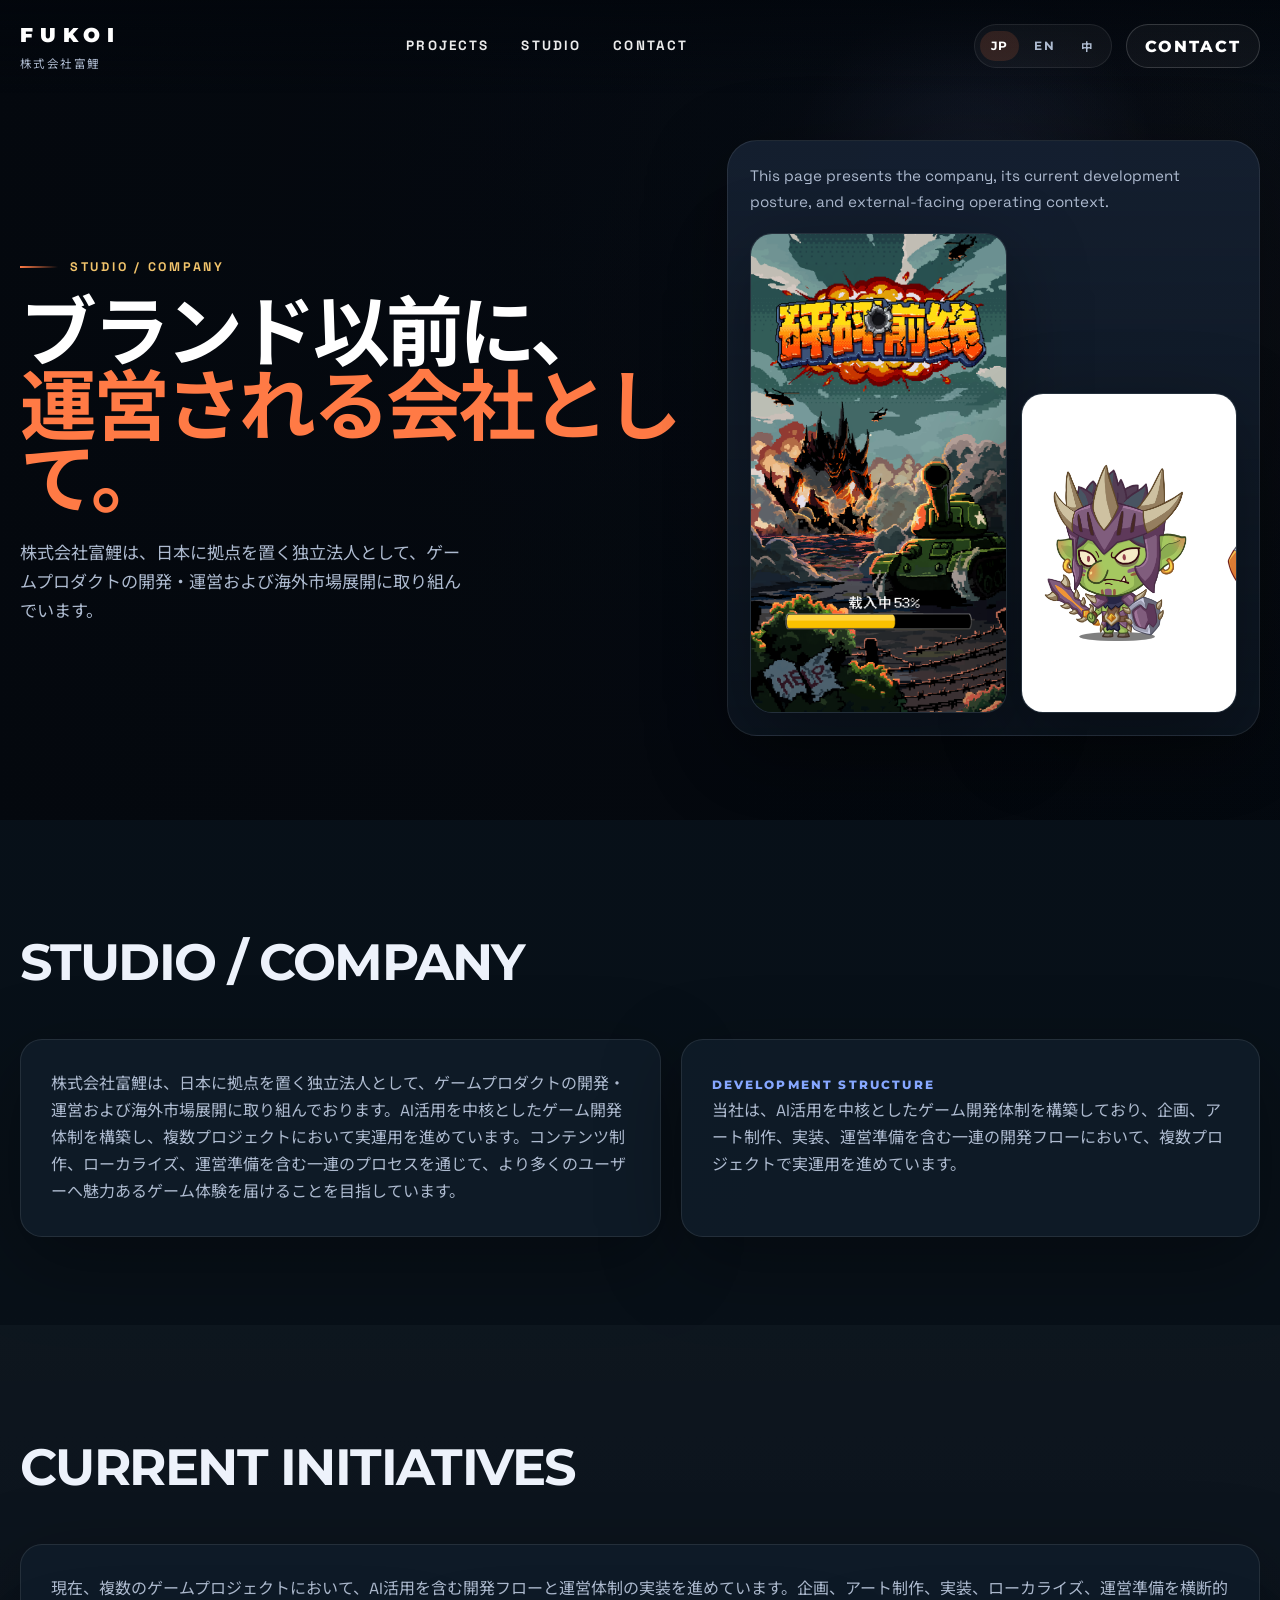
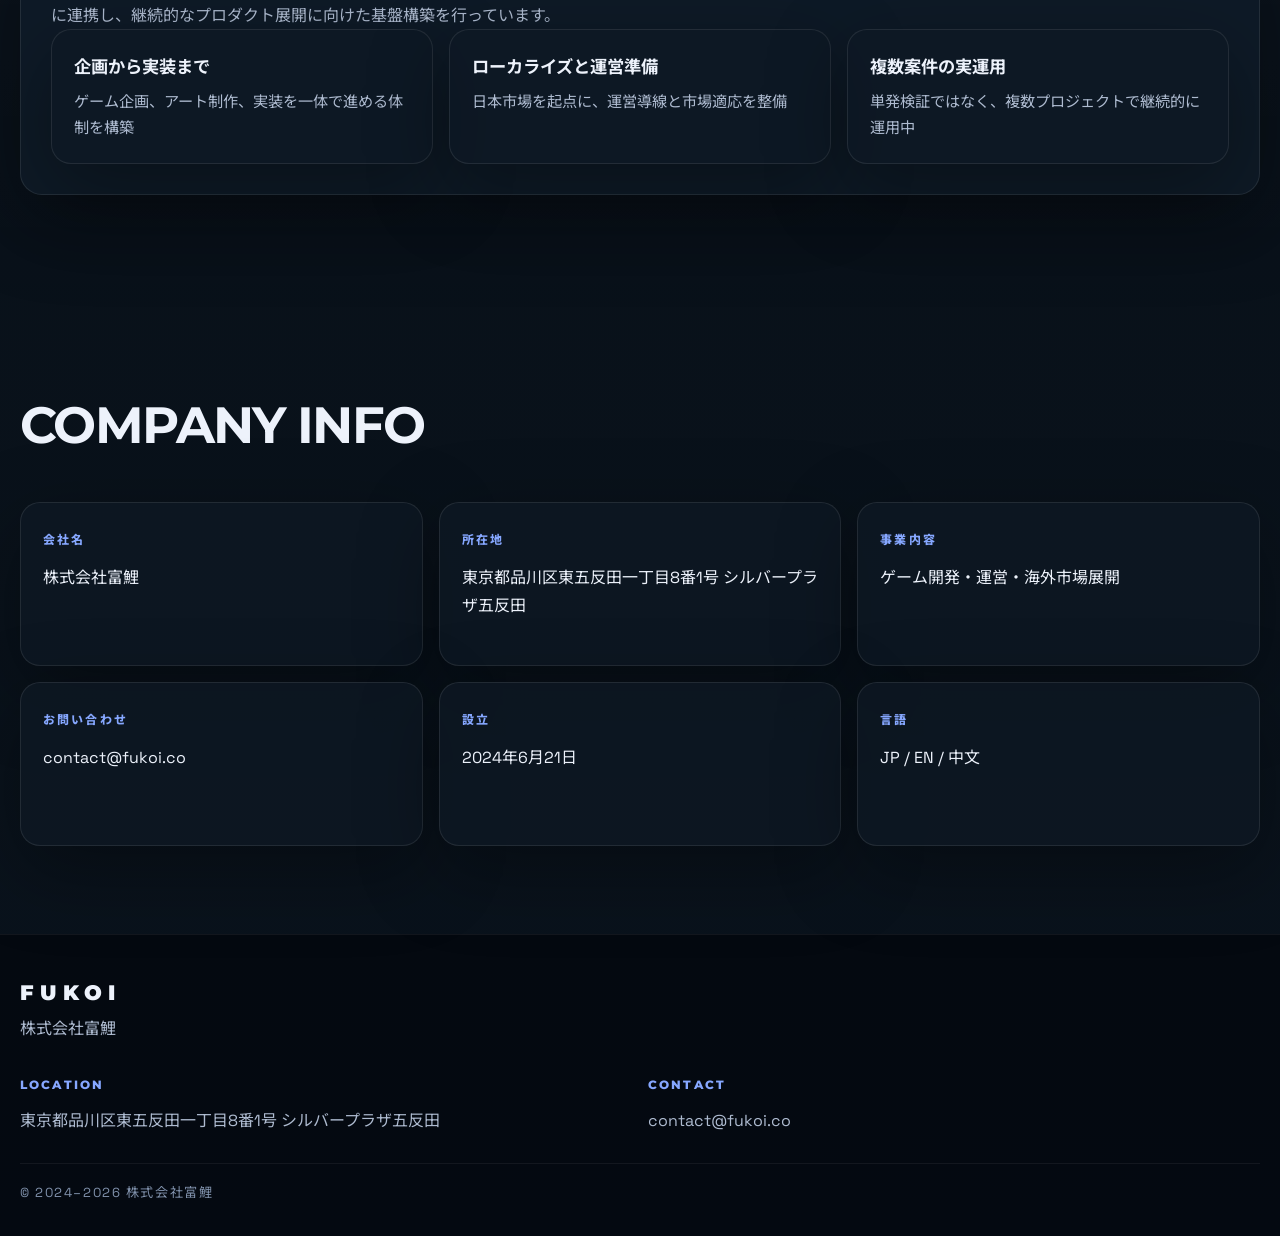
==== studio.html @ 562dafb4 "Refresh company site structure and content" ====
<!DOCTYPE html>
<html lang="ja">
<head>
    <meta charset="UTF-8">
    <meta name="viewport" content="width=device-width, initial-scale=1.0">
    <title>STUDIO / COMPANY | 株式会社富鯉</title>
    <link rel="icon" href="data:image/svg+xml,%3Csvg xmlns='http://www.w3.org/2000/svg' viewBox='0 0 64 64'%3E%3Crect width='64' height='64' rx='14' fill='%23090d14'/%3E%3Ctext x='50%25' y='55%25' text-anchor='middle' dominant-baseline='middle' font-family='Arial,sans-serif' font-size='28' font-weight='700' fill='%23ff7a45'%3EF%3C/text%3E%3C/svg%3E">
    <link rel="stylesheet" href="index.css">
    <script src="content.js"></script>
    <script src="index.js" defer></script>
</head>
<body data-page="studio" data-i18n-title="title">
    <header class="nav">
        <div class="nav-container">
            <a class="brandmark" href="index.html" aria-label="Fukoi home">
                <span class="brandmark-word" data-i18n="site_wordmark">FUKOI</span>
                <span class="brandmark-legal" data-i18n="site_name">株式会社富鯉</span>
            </a>

            <nav class="nav-links" aria-label="Primary">
                <a href="index.html#projects" class="nav-link" data-i18n="nav_projects">PROJECTS</a>
                <a href="#top" class="nav-link" data-i18n="nav_studio">STUDIO</a>
                <a href="#company-info" class="nav-link" data-i18n="nav_contact">CONTACT</a>
            </nav>

            <div class="nav-actions">
                <div class="lang-switcher" aria-label="Language switcher">
                    <button class="lang-btn" type="button" data-lang="ja" data-i18n="lang_ja">JP</button>
                    <button class="lang-btn" type="button" data-lang="en" data-i18n="lang_en">EN</button>
                    <button class="lang-btn" type="button" data-lang="zh" data-i18n="lang_zh">中</button>
                </div>
                <a href="#company-info" class="nav-cta" data-i18n="nav_contact">CONTACT</a>
            </div>
        </div>
    </header>

    <main>
        <section class="hero hero-studio" id="top">
            <div class="hero-bg hero-bg-studio"></div>
            <div class="hero-grid hero-grid-studio">
                <div class="hero-copy reveal">
                    <span class="section-kicker" data-i18n="hero_tag">STUDIO / COMPANY</span>
                    <h1 class="hero-title" data-i18n="hero_title">ブランド以前に、<br><span class="highlight">運営される会社として。</span></h1>
                    <p class="hero-subtitle" data-i18n="hero_subtitle">株式会社富鯉は、日本に拠点を置く独立法人として、ゲームプロダクトの開発・運営および海外市場展開に取り組んでいます。</p>
                </div>

                <div class="studio-side-panel reveal">
                    <div class="studio-side-note" data-i18n="page_note">This page presents the company, its current development posture, and external-facing operating context.</div>
                    <div class="mini-poster-stack">
                        <div class="mini-poster mini-poster-primary">
                            <img src="./assets/images/new-tactical-poster.png" alt="New tactical project poster art">
                        </div>
                        <div class="mini-poster mini-poster-secondary">
                            <img src="./assets/images/勇士.jpg" alt="Goblin project art">
                        </div>
                    </div>
                </div>
            </div>
        </section>

        <section class="section reveal">
            <div class="section-shell">
                <div class="section-header section-header-left">
                    <h2 class="section-title" data-i18n="narrative_title">STUDIO / COMPANY</h2>
                </div>

                <div class="narrative-grid">
                    <article class="narrative-card narrative-card-large">
                        <p data-i18n="narrative_body">株式会社富鯉は、日本に拠点を置く独立法人として、ゲームプロダクトの開発・運営および海外市場展開に取り組んでおります。AI活用を中核としたゲーム開発体制を構築し、複数プロジェクトにおいて実運用を進めています。コンテンツ制作、ローカライズ、運営準備を含む一連のプロセスを通じて、より多くのユーザーへ魅力あるゲーム体験を届けることを目指しています。</p>
                    </article>
                    <article class="narrative-card">
                        <span class="info-label" data-i18n="ai_title">DEVELOPMENT STRUCTURE</span>
                        <p data-i18n="ai_body">当社は、AI活用を中核としたゲーム開発体制を構築しており、企画、アート制作、実装、運営準備を含む一連の開発フローにおいて、複数プロジェクトで実運用を進めています。</p>
                    </article>
                </div>
            </div>
        </section>

        <section class="section section-dark reveal">
            <div class="section-shell">
                <div class="section-header section-header-left">
                    <h2 class="section-title" data-i18n="initiatives_title">CURRENT INITIATIVES</h2>
                </div>

                <div class="initiative-panel">
                    <p class="initiative-body" data-i18n="initiatives_body">現在、複数のゲームプロジェクトにおいて、AI活用を含む開発フローと運営体制の実装を進めています。企画、アート制作、実装、ローカライズ、運営準備を横断的に連携し、継続的なプロダクト展開に向けた基盤構築を行っています。</p>

                    <div class="capability-grid">
                        <article class="capability-card">
                            <h3 data-i18n="initiatives_card_1_title">企画から実装まで</h3>
                            <p data-i18n="initiatives_card_1_body">ゲーム企画、アート制作、実装を一体で進める体制を構築</p>
                        </article>
                        <article class="capability-card">
                            <h3 data-i18n="initiatives_card_2_title">ローカライズと運営準備</h3>
                            <p data-i18n="initiatives_card_2_body">日本市場を起点に、運営導線と市場適応を整備</p>
                        </article>
                        <article class="capability-card">
                            <h3 data-i18n="initiatives_card_3_title">複数案件の実運用</h3>
                            <p data-i18n="initiatives_card_3_body">単発検証ではなく、複数プロジェクトで継続的に運用中</p>
                        </article>
                    </div>
                </div>
            </div>
        </section>

        <section class="section reveal" id="company-info">
            <div class="section-shell">
                <div class="section-header section-header-left">
                    <h2 class="section-title" data-i18n="company_info_title">COMPANY INFO</h2>
                </div>

                <div class="info-grid">
                    <article class="info-card">
                        <span class="info-label" data-i18n="company_name_label">会社名</span>
                        <p class="info-value" data-i18n="company_name_value">株式会社富鯉</p>
                    </article>
                    <article class="info-card">
                        <span class="info-label" data-i18n="company_address_label">所在地</span>
                        <p class="info-value" data-i18n="company_address_value">東京都品川区東五反田一丁目8番1号 シルバープラザ五反田</p>
                    </article>
                    <article class="info-card">
                        <span class="info-label" data-i18n="company_business_label">事業内容</span>
                        <p class="info-value" data-i18n="company_business_value">ゲーム開発・運営・海外市場展開</p>
                    </article>
                    <article class="info-card">
                        <span class="info-label" data-i18n="company_contact_label">お問い合わせ</span>
                        <p class="info-value"><a href="mailto:contact@fukoi.co" data-i18n="company_contact_value">contact@fukoi.co</a></p>
                    </article>
                    <article class="info-card">
                        <span class="info-label" data-i18n="company_established_label">設立</span>
                        <p class="info-value" data-i18n="company_established_value">2024年6月21日</p>
                    </article>
                    <article class="info-card">
                        <span class="info-label" data-i18n="company_languages_label">言語</span>
                        <p class="info-value" data-i18n="company_languages_value">JP / EN / 中文</p>
                    </article>
                </div>
            </div>
        </section>
    </main>

    <footer class="footer" id="footer">
        <div class="footer-shell">
            <div class="footer-brand">
                <div class="footer-wordmark" data-i18n="site_wordmark">FUKOI</div>
                <p class="footer-legal" data-i18n="footer_company_name">株式会社富鯉</p>
            </div>

            <div class="footer-grid">
                <div class="footer-block">
                    <span class="footer-heading" data-i18n="footer_location_heading">LOCATION</span>
                    <p data-i18n="company_address_value">東京都品川区東五反田一丁目8番1号 シルバープラザ五反田</p>
                </div>
                <div class="footer-block">
                    <span class="footer-heading" data-i18n="footer_contact_heading">CONTACT</span>
                    <p><a href="mailto:contact@fukoi.co" data-i18n="company_contact_value">contact@fukoi.co</a></p>
                </div>
            </div>

            <div class="footer-bottom" data-i18n="footer_copy">&copy; 2024–2026 株式会社富鯉</div>
        </div>
    </footer>
</body>
</html>
---- index.css ----
@import url('https://fonts.googleapis.com/css2?family=Montserrat:wght@500;700;800;900&family=Noto+Sans+JP:wght@400;500;700;900&family=Space+Grotesk:wght@400;500;700&display=swap');

:root {
  --bg-main: #081018;
  --bg-elevated: #0d1621;
  --bg-soft: #121f2d;
  --bg-panel: rgba(16, 28, 41, 0.86);
  --bg-panel-strong: rgba(10, 18, 28, 0.94);
  --stroke: rgba(255, 255, 255, 0.09);
  --stroke-strong: rgba(255, 255, 255, 0.14);
  --text-main: #edf2fb;
  --text-muted: #aebbd0;
  --text-soft: #7f90aa;
  --accent: #ff7a45;
  --accent-soft: rgba(255, 122, 69, 0.22);
  --accent-gold: #f1c36b;
  --accent-blue: #86a7ff;
  --shadow: 0 24px 80px rgba(0, 0, 0, 0.34);
  --radius-xl: 30px;
  --radius-lg: 22px;
  --radius-md: 16px;
  --font-display: 'Montserrat', 'Noto Sans JP', sans-serif;
  --font-body: 'Space Grotesk', 'Noto Sans JP', sans-serif;
  --transition: 260ms ease;
}

* {
  box-sizing: border-box;
}

html {
  scroll-behavior: smooth;
}

body {
  margin: 0;
  background:
    radial-gradient(circle at top, rgba(80, 120, 255, 0.08), transparent 28%),
    radial-gradient(circle at 80% 12%, rgba(255, 122, 69, 0.10), transparent 18%),
    linear-gradient(180deg, #061019 0%, #081018 46%, #0a131d 100%);
  color: var(--text-main);
  font-family: var(--font-body);
  line-height: 1.7;
  -webkit-font-smoothing: antialiased;
  text-rendering: optimizeLegibility;
}

a {
  color: inherit;
  text-decoration: none;
}

img {
  display: block;
  max-width: 100%;
}

h1,
h2,
h3,
h4 {
  margin: 0;
  font-family: var(--font-display);
}

p {
  margin: 0;
}

.reveal {
  opacity: 0;
  transform: translateY(28px);
  transition: opacity 0.8s ease, transform 0.8s ease;
}

.reveal-visible {
  opacity: 1;
  transform: translateY(0);
}

.nav {
  position: fixed;
  inset: 0 0 auto;
  z-index: 1000;
  padding: 18px 0;
  background: linear-gradient(180deg, rgba(2, 6, 12, 0.74), rgba(2, 6, 12, 0));
  transition: background var(--transition), backdrop-filter var(--transition), border-color var(--transition), padding var(--transition);
}

.nav.scrolled {
  padding: 14px 0;
  background: rgba(6, 13, 20, 0.86);
  backdrop-filter: blur(18px);
  border-bottom: 1px solid rgba(255, 255, 255, 0.06);
}

.nav-container {
  width: min(1360px, calc(100vw - 40px));
  margin: 0 auto;
  display: flex;
  align-items: center;
  justify-content: space-between;
  gap: 18px;
}

.brandmark {
  display: inline-flex;
  flex-direction: column;
  align-items: flex-start;
  gap: 3px;
}

.brandmark-word {
  font-family: var(--font-display);
  font-size: 1.25rem;
  letter-spacing: 0.34em;
  font-weight: 900;
  color: #fff;
}

.brandmark-legal {
  font-size: 0.72rem;
  letter-spacing: 0.12em;
  text-transform: uppercase;
  color: var(--text-muted);
}

.nav-links {
  display: flex;
  align-items: center;
  gap: 2rem;
}

.nav-link {
  position: relative;
  font-size: 0.84rem;
  letter-spacing: 0.16em;
  font-weight: 700;
  text-transform: uppercase;
  color: rgba(255, 255, 255, 0.92);
}

.nav-link::after {
  content: "";
  position: absolute;
  left: 0;
  bottom: -8px;
  width: 100%;
  height: 2px;
  transform: scaleX(0);
  transform-origin: left;
  background: linear-gradient(90deg, var(--accent), transparent);
  transition: transform var(--transition);
}

.nav-link:hover::after,
.nav-link:focus-visible::after {
  transform: scaleX(1);
}

.nav-actions {
  display: flex;
  align-items: center;
  gap: 14px;
}

.lang-switcher {
  display: inline-flex;
  align-items: center;
  gap: 4px;
  padding: 5px;
  border-radius: 999px;
  background: rgba(255, 255, 255, 0.04);
  border: 1px solid rgba(255, 255, 255, 0.08);
}

.lang-btn {
  border: 0;
  background: transparent;
  color: var(--text-muted);
  font-family: var(--font-display);
  font-size: 0.72rem;
  font-weight: 700;
  letter-spacing: 0.12em;
  padding: 8px 11px;
  border-radius: 999px;
  cursor: pointer;
  transition: background var(--transition), color var(--transition);
}

.lang-btn.active {
  background: rgba(255, 122, 69, 0.14);
  color: #fff;
}

.nav-cta,
.btn-primary,
.btn-secondary,
.project-link {
  display: inline-flex;
  align-items: center;
  justify-content: center;
  gap: 8px;
  min-height: 44px;
  border-radius: 999px;
  font-family: var(--font-display);
  font-weight: 800;
  letter-spacing: 0.12em;
  text-transform: uppercase;
  transition: transform var(--transition), border-color var(--transition), background var(--transition), color var(--transition), box-shadow var(--transition);
}

.nav-cta,
.btn-secondary {
  padding: 0 18px;
  border: 1px solid rgba(255, 255, 255, 0.16);
  color: #fff;
  background: rgba(255, 255, 255, 0.04);
}

.btn-primary {
  padding: 0 24px;
  background: linear-gradient(135deg, #ff824d, #ff6338);
  color: #fff;
  box-shadow: 0 14px 36px rgba(255, 99, 56, 0.28);
}

.nav-cta:hover,
.btn-secondary:hover,
.btn-primary:hover,
.project-link:hover {
  transform: translateY(-2px);
}

.btn-secondary:hover,
.nav-cta:hover {
  border-color: rgba(255, 255, 255, 0.3);
  background: rgba(255, 255, 255, 0.08);
}

.hero {
  position: relative;
  overflow: hidden;
  padding: 140px 0 84px;
}

.hero-home {
  min-height: 100vh;
}

.hero-studio {
  min-height: 76vh;
}

.hero-bg {
  position: absolute;
  inset: 0;
  background:
    radial-gradient(circle at 72% 18%, rgba(255, 122, 69, 0.18), transparent 16%),
    radial-gradient(circle at 82% 42%, rgba(134, 167, 255, 0.08), transparent 18%),
    linear-gradient(125deg, rgba(4, 8, 14, 0.96), rgba(4, 8, 14, 0.64) 34%, rgba(4, 8, 14, 0.20) 100%);
}

.hero-bg::after {
  content: "";
  position: absolute;
  inset: 0;
  background:
    linear-gradient(90deg, rgba(4, 8, 14, 0.92) 0%, rgba(4, 8, 14, 0.62) 40%, rgba(4, 8, 14, 0.18) 100%),
    linear-gradient(180deg, rgba(4, 8, 14, 0.10) 0%, rgba(4, 8, 14, 0.75) 100%);
}

.hero-bg-studio {
  background:
    radial-gradient(circle at 76% 22%, rgba(134, 167, 255, 0.16), transparent 16%),
    linear-gradient(125deg, rgba(4, 8, 14, 0.96), rgba(4, 8, 14, 0.70) 38%, rgba(4, 8, 14, 0.24) 100%);
}

.hero-grid,
.section-shell,
.footer-shell {
  width: min(1360px, calc(100vw - 40px));
  margin: 0 auto;
}

.hero-grid {
  position: relative;
  z-index: 1;
  display: grid;
  grid-template-columns: minmax(0, 1.05fr) minmax(340px, 0.95fr);
  align-items: center;
  gap: 40px;
}

.hero-grid-studio {
  grid-template-columns: minmax(0, 1fr) minmax(320px, 0.8fr);
}

.hero-copy {
  max-width: 760px;
}

.section-kicker {
  display: inline-flex;
  align-items: center;
  gap: 12px;
  font-size: 0.78rem;
  font-weight: 800;
  letter-spacing: 0.22em;
  text-transform: uppercase;
  color: var(--accent-gold);
}

.section-kicker::before {
  content: "";
  width: 38px;
  height: 2px;
  background: linear-gradient(90deg, var(--accent), transparent);
}

.hero-title {
  margin-top: 18px;
  font-size: clamp(2.8rem, 6vw, 5.8rem);
  line-height: 0.96;
  letter-spacing: -0.05em;
  color: #fff;
}

.hero-title .highlight {
  color: var(--accent);
}

.hero-subtitle {
  margin-top: 22px;
  max-width: 41ch;
  font-size: 1.07rem;
  color: var(--text-muted);
}

.hero-actions {
  display: flex;
  flex-wrap: wrap;
  gap: 12px;
  margin-top: 28px;
}

.poster-card,
.studio-side-panel,
.about-body-card,
.capability-card,
.project-card,
.info-card,
.narrative-card,
.initiative-panel,
.mini-poster {
  border: 1px solid var(--stroke);
  background: var(--bg-panel);
  box-shadow: var(--shadow);
}

.poster-card {
  position: relative;
  overflow: hidden;
  border-radius: var(--radius-xl);
  min-height: 640px;
  background:
    linear-gradient(180deg, rgba(255, 122, 69, 0.10), rgba(14, 22, 33, 0.94)),
    rgba(11, 20, 31, 0.96);
}

.poster-card-meta {
  position: relative;
  z-index: 2;
  padding: 28px 28px 0;
}

.poster-chip {
  display: inline-flex;
  padding: 8px 12px;
  border-radius: 999px;
  background: rgba(255, 122, 69, 0.14);
  color: #fff;
  font-family: var(--font-display);
  font-size: 0.72rem;
  letter-spacing: 0.16em;
  text-transform: uppercase;
}

.poster-card-title {
  margin-top: 16px;
  font-size: clamp(1.8rem, 3vw, 2.7rem);
  line-height: 1.04;
  color: #fff;
}

.poster-card-copy {
  margin-top: 12px;
  max-width: 32ch;
  color: var(--text-muted);
}

.poster-art-frame {
  position: absolute;
  right: -2%;
  bottom: 0;
  width: 70%;
  max-width: 520px;
  filter: drop-shadow(0 26px 60px rgba(0, 0, 0, 0.55));
}

.poster-art {
  width: 100%;
  height: auto;
}

.studio-side-panel {
  display: grid;
  gap: 18px;
  padding: 22px;
  border-radius: var(--radius-xl);
  background:
    linear-gradient(180deg, rgba(134, 167, 255, 0.08), rgba(11, 20, 31, 0.96)),
    rgba(11, 20, 31, 0.96);
}

.studio-side-note {
  color: var(--text-muted);
  font-size: 0.95rem;
}

.mini-poster-stack {
  display: grid;
  grid-template-columns: 1fr 0.84fr;
  gap: 14px;
  align-items: end;
}

.mini-poster {
  overflow: hidden;
  border-radius: 22px;
}

.mini-poster img {
  width: 100%;
  height: 100%;
  object-fit: cover;
}

.mini-poster-primary {
  height: 480px;
}

.mini-poster-secondary {
  height: 320px;
}

.section {
  position: relative;
  padding: 88px 0;
}

.section-dark {
  background:
    linear-gradient(180deg, rgba(255, 255, 255, 0.02), rgba(255, 255, 255, 0)),
    rgba(10, 18, 28, 0.56);
}

.section-header {
  margin-bottom: 34px;
  text-align: center;
}

.section-header-left {
  text-align: left;
}

.section-title {
  margin-top: 10px;
  font-size: clamp(2rem, 4vw, 3.4rem);
  letter-spacing: -0.03em;
}

.section-subtitle {
  margin-top: 16px;
  max-width: 42rem;
  color: var(--text-muted);
  font-size: 1rem;
}

.about-grid,
.narrative-grid {
  display: grid;
  grid-template-columns: 1.05fr 0.95fr;
  gap: 20px;
}

.about-body-card,
.narrative-card,
.initiative-panel {
  padding: 30px;
  border-radius: var(--radius-lg);
}

.about-body-card p,
.narrative-card p,
.initiative-body {
  color: var(--text-muted);
  font-size: 1rem;
}

.capability-grid {
  display: grid;
  grid-template-columns: repeat(3, minmax(0, 1fr));
  gap: 16px;
}

.capability-card {
  border-radius: 20px;
  padding: 22px;
  background: rgba(14, 24, 36, 0.84);
}

.capability-card h3 {
  font-size: 1.08rem;
  margin-bottom: 8px;
}

.capability-card p {
  color: var(--text-muted);
  font-size: 0.95rem;
}

.project-stack {
  display: flex;
  flex-direction: column;
  gap: 28px;
}

.project-card {
  display: grid;
  grid-template-columns: minmax(0, 0.9fr) minmax(320px, 0.78fr);
  gap: 0;
  overflow: hidden;
  border-radius: var(--radius-xl);
  background: rgba(11, 20, 31, 0.94);
}

.project-card-secondary {
  grid-template-columns: minmax(320px, 0.82fr) minmax(0, 0.9fr);
}

.project-card-visual {
  position: relative;
  min-height: 540px;
  overflow: hidden;
}

.project-card-visual-poster {
  background:
    radial-gradient(circle at 50% 16%, rgba(255, 122, 69, 0.2), transparent 20%),
    linear-gradient(160deg, #1a2734 0%, #0d1118 100%);
}

.project-poster-image {
  position: absolute;
  right: 0;
  bottom: -4%;
  width: auto;
  height: 110%;
  max-width: none;
}

.project-visual-overlay {
  position: absolute;
  inset: 0;
  display: flex;
  align-items: flex-start;
  justify-content: flex-start;
  padding: 24px;
  background: linear-gradient(90deg, rgba(10, 18, 28, 0.72) 0%, rgba(10, 18, 28, 0.14) 56%, rgba(10, 18, 28, 0.08) 100%);
}

.project-logo-image {
  width: 68%;
  max-width: 380px;
}

.project-card-visual-goblin {
  background: linear-gradient(160deg, #211628 0%, #0e1016 100%);
}

.project-cover-image {
  width: 100%;
  height: 100%;
  object-fit: cover;
}

.project-card-copy {
  display: flex;
  flex-direction: column;
  justify-content: center;
  padding: 36px;
}

.status-badge {
  display: inline-flex;
  align-self: flex-start;
  margin-bottom: 18px;
  padding: 8px 12px;
  border-radius: 999px;
  background: rgba(255, 122, 69, 0.12);
  color: var(--accent-gold);
  font-family: var(--font-display);
  font-size: 0.72rem;
  letter-spacing: 0.16em;
  text-transform: uppercase;
}

.project-title {
  font-size: clamp(1.8rem, 3vw, 3.2rem);
  line-height: 1.02;
}

.project-description {
  margin-top: 16px;
  color: var(--text-muted);
}

.project-link {
  align-self: flex-start;
  margin-top: 26px;
  padding: 0 18px;
  border: 1px solid rgba(255, 255, 255, 0.14);
  background: rgba(255, 255, 255, 0.04);
  color: #fff;
}

.info-grid {
  display: grid;
  grid-template-columns: repeat(3, minmax(0, 1fr));
  gap: 16px;
}

.info-card {
  min-height: 164px;
  padding: 22px;
  border-radius: 20px;
  background: rgba(14, 24, 36, 0.8);
}

.info-label,
.footer-heading {
  display: inline-block;
  font-family: var(--font-display);
  font-size: 0.75rem;
  font-weight: 800;
  letter-spacing: 0.18em;
  text-transform: uppercase;
  color: var(--accent-blue);
}

.info-value {
  margin-top: 12px;
  color: var(--text-main);
  font-size: 1rem;
}

.info-value a,
.footer-block a {
  color: inherit;
}

.narrative-card-large {
  min-height: 100%;
}

.footer {
  padding: 40px 0 32px;
  background: rgba(4, 9, 15, 0.88);
  border-top: 1px solid rgba(255, 255, 255, 0.06);
}

.footer-shell {
  display: grid;
  gap: 28px;
}

.footer-brand {
  display: flex;
  flex-direction: column;
  gap: 4px;
}

.footer-wordmark {
  font-family: var(--font-display);
  font-size: 1.32rem;
  font-weight: 900;
  letter-spacing: 0.3em;
}

.footer-legal {
  color: var(--text-muted);
}

.footer-grid {
  display: grid;
  grid-template-columns: repeat(2, minmax(0, 1fr));
  gap: 16px;
}

.footer-block p {
  margin-top: 10px;
  color: var(--text-muted);
}

.footer-bottom {
  padding-top: 18px;
  border-top: 1px solid rgba(255, 255, 255, 0.06);
  color: var(--text-soft);
  font-size: 0.82rem;
  letter-spacing: 0.12em;
  text-transform: uppercase;
}

@media (max-width: 1180px) {
  .hero-grid,
  .hero-grid-studio,
  .about-grid,
  .narrative-grid,
  .project-card,
  .project-card-secondary {
    grid-template-columns: 1fr;
  }

  .poster-card {
    min-height: 540px;
  }

  .poster-art-frame {
    width: 54%;
    right: 2%;
  }

  .project-card-visual,
  .project-card-secondary .project-card-visual {
    min-height: 440px;
  }

  .info-grid {
    grid-template-columns: repeat(2, minmax(0, 1fr));
  }
}

@media (max-width: 860px) {
  .nav-container {
    flex-wrap: wrap;
    align-items: flex-start;
  }

  .nav-links {
    order: 3;
    width: 100%;
    flex-wrap: wrap;
    gap: 14px;
  }

  .nav-actions {
    margin-left: auto;
  }

  .hero {
    padding-top: 168px;
  }

  .capability-grid,
  .info-grid,
  .footer-grid,
  .mini-poster-stack {
    grid-template-columns: 1fr;
  }

  .poster-card {
    min-height: 510px;
  }

  .poster-card-meta {
    padding-right: 22px;
  }

  .poster-art-frame {
    width: 66%;
    right: -8%;
  }

  .project-card-visual {
    min-height: 360px;
  }

  .project-poster-image {
    height: 108%;
  }
}

@media (max-width: 640px) {
  .nav {
    padding: 12px 0;
  }

  .nav-cta {
    display: none;
  }

  .hero-grid,
  .section-shell,
  .footer-shell,
  .nav-container {
    width: min(100vw - 24px, 1360px);
  }

  .hero {
    padding-top: 146px;
    padding-bottom: 64px;
  }

  .hero-title {
    font-size: clamp(2.35rem, 11vw, 3.4rem);
  }

  .hero-subtitle,
  .poster-card-copy,
  .about-body-card p,
  .project-description,
  .initiative-body {
    font-size: 0.96rem;
  }

  .poster-card,
  .studio-side-panel,
  .project-card,
  .about-body-card,
  .narrative-card,
  .initiative-panel {
    border-radius: 22px;
  }

  .poster-card {
    min-height: 440px;
  }

  .poster-art-frame {
    width: 72%;
    right: -16%;
    bottom: -3%;
  }

  .project-card-copy,
  .about-body-card,
  .narrative-card,
  .initiative-panel,
  .capability-card,
  .info-card {
    padding: 20px;
  }

  .project-card-visual {
    min-height: 300px;
  }

  .project-logo-image {
    width: 78%;
  }
}
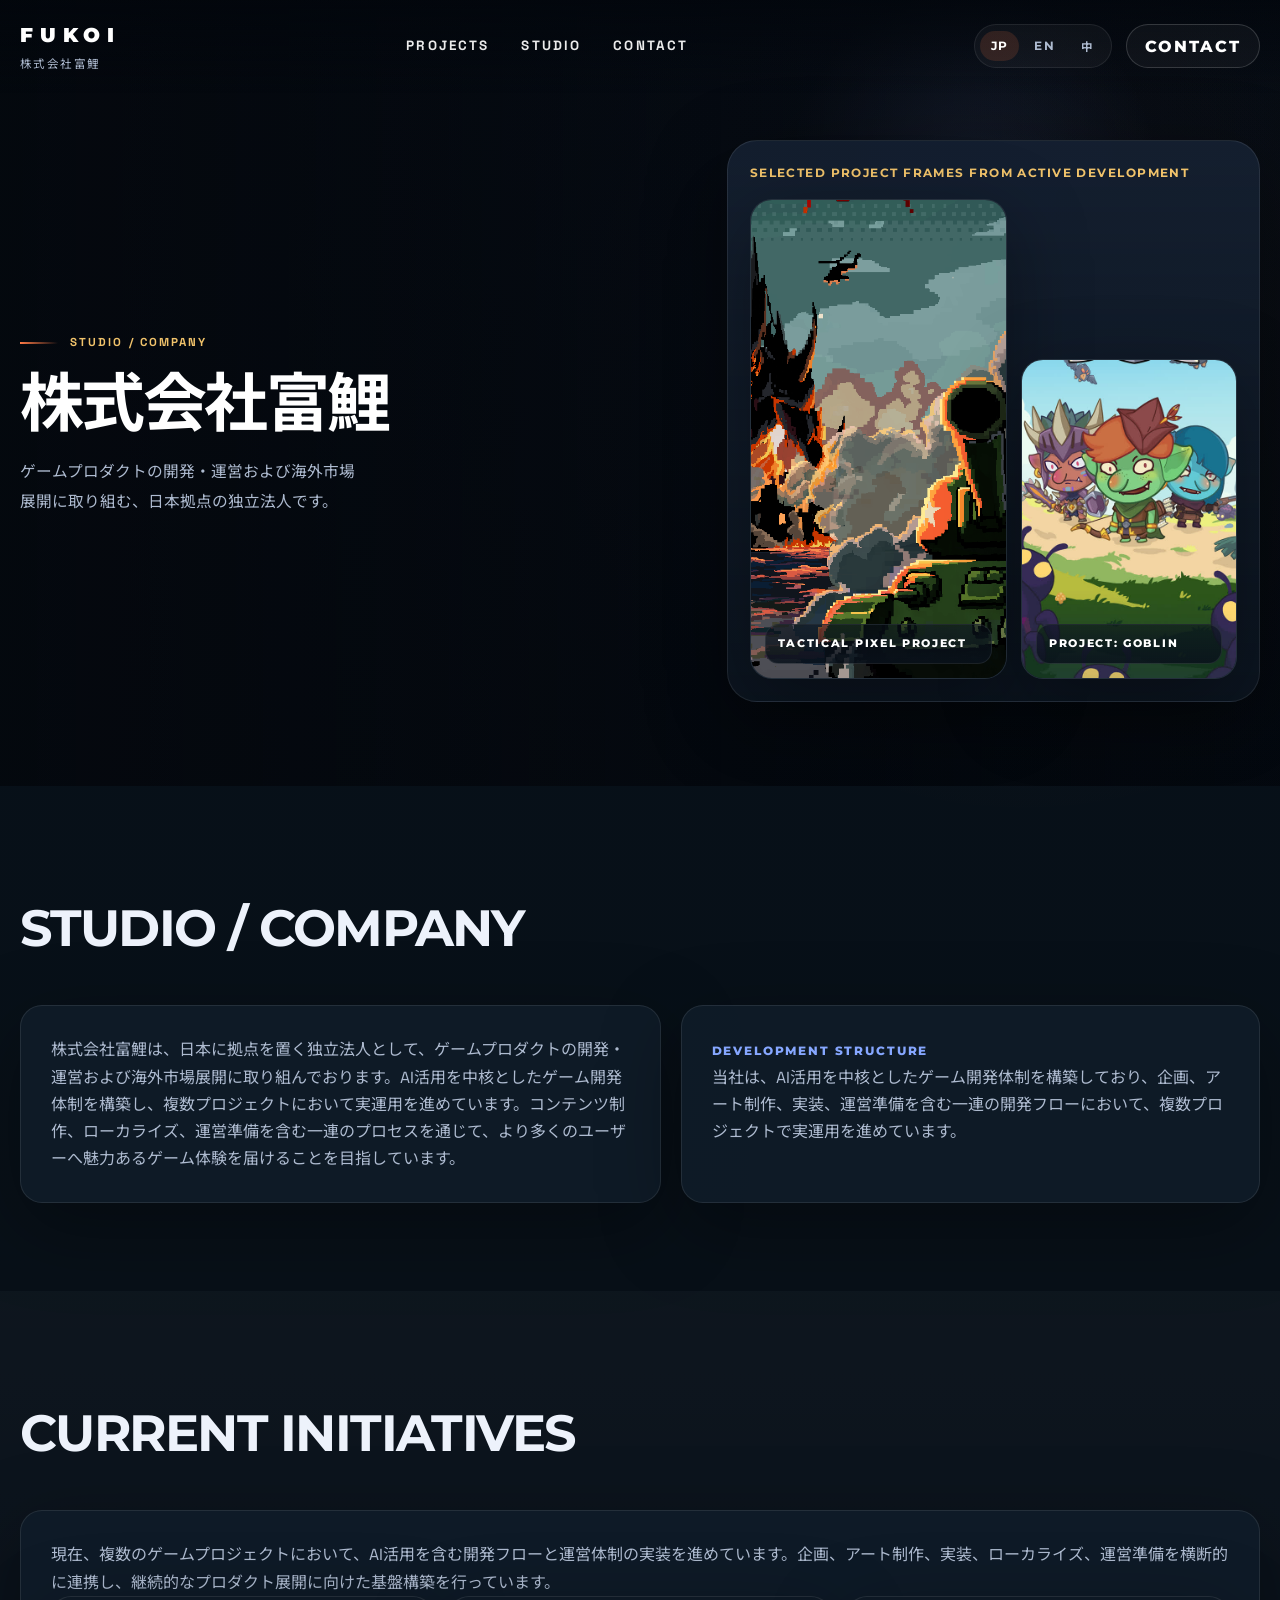
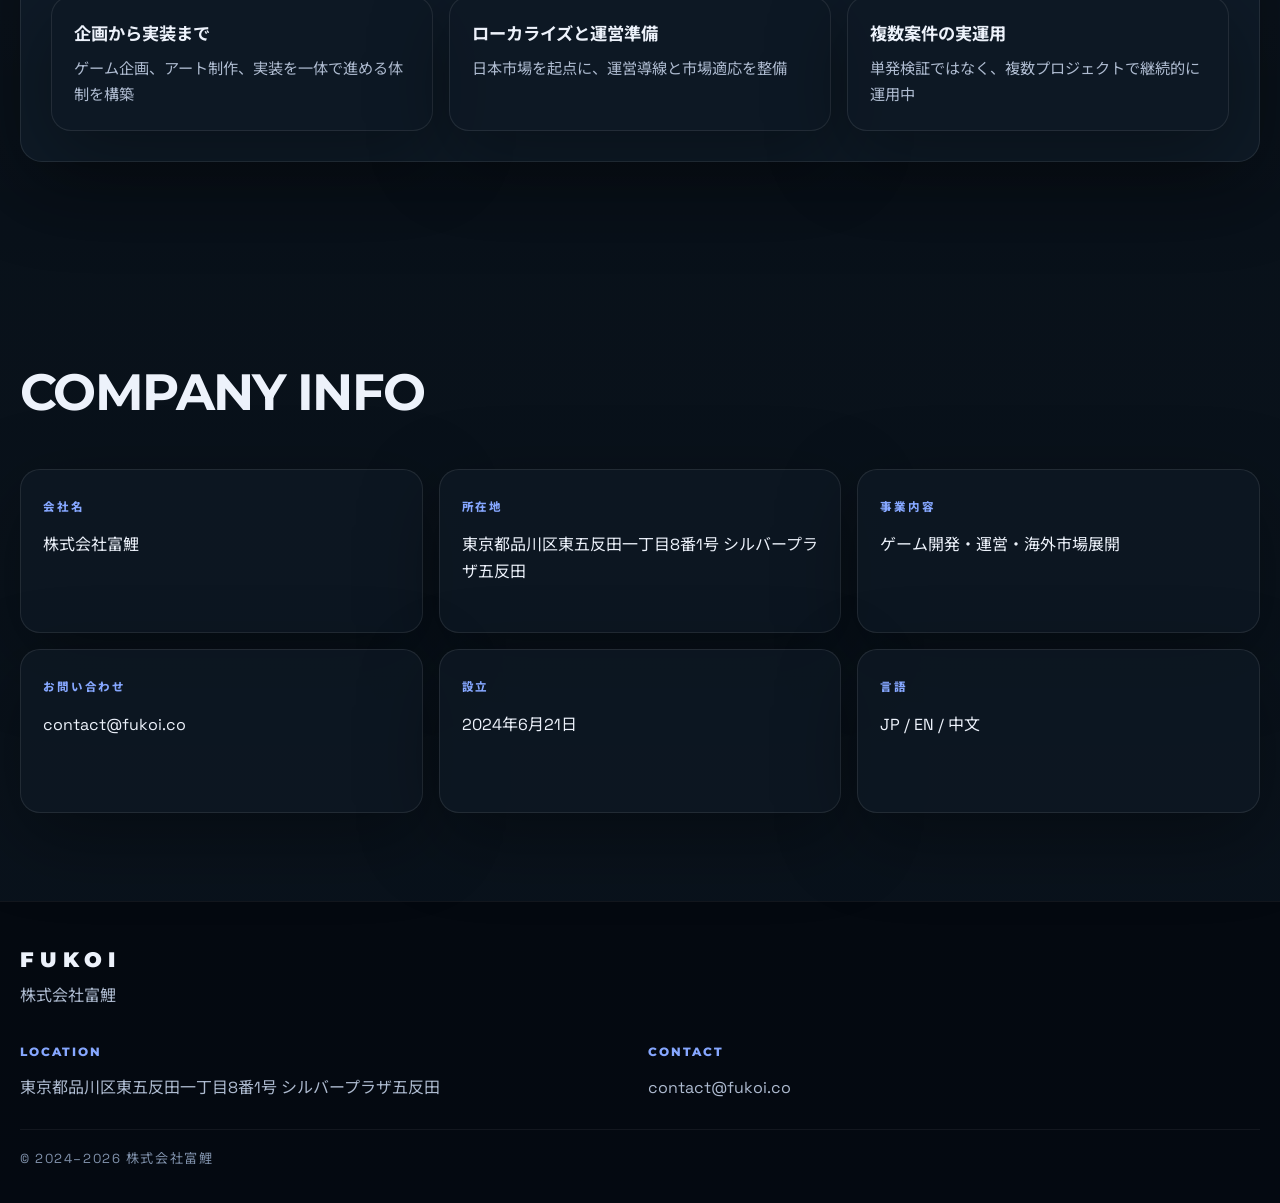
==== commit 716e5a47: "Polish site layout and project visuals" ====
--- a/studio.html
+++ b/studio.html
@@ -38,20 +38,22 @@
         <section class="hero hero-studio" id="top">
             <div class="hero-bg hero-bg-studio"></div>
             <div class="hero-grid hero-grid-studio">
-                <div class="hero-copy reveal">
+                <div class="hero-copy">
                     <span class="section-kicker" data-i18n="hero_tag">STUDIO / COMPANY</span>
-                    <h1 class="hero-title" data-i18n="hero_title">ブランド以前に、<br><span class="highlight">運営される会社として。</span></h1>
-                    <p class="hero-subtitle" data-i18n="hero_subtitle">株式会社富鯉は、日本に拠点を置く独立法人として、ゲームプロダクトの開発・運営および海外市場展開に取り組んでいます。</p>
+                    <h1 class="hero-title hero-title-company" data-i18n="hero_title">株式会社富鯉</h1>
+                    <p class="hero-subtitle" data-i18n="hero_subtitle">ゲームプロダクトの開発・運営および海外市場展開に取り組む、日本拠点の独立法人です。</p>
                 </div>
 
-                <div class="studio-side-panel reveal">
+                <div class="studio-side-panel">
                     <div class="studio-side-note" data-i18n="page_note">This page presents the company, its current development posture, and external-facing operating context.</div>
                     <div class="mini-poster-stack">
                         <div class="mini-poster mini-poster-primary">
-                            <img src="./assets/images/new-tactical-poster.png" alt="New tactical project poster art">
+                            <img src="./assets/images/new-tactical-scene-portrait.png" alt="New tactical project scene art" class="mini-poster-image mini-poster-image-tactical">
+                            <span class="mini-poster-caption">TACTICAL PIXEL PROJECT</span>
                         </div>
                         <div class="mini-poster mini-poster-secondary">
-                            <img src="./assets/images/勇士.jpg" alt="Goblin project art">
+                            <img src="./assets/images/goblin-scene-portrait.jpg" alt="Fantasy project art" class="mini-poster-image">
+                            <span class="mini-poster-caption">PROJECT: GOBLIN</span>
                         </div>
                     </div>
                 </div>
--- a/index.css
+++ b/index.css
@@ -304,9 +304,9 @@
   display: inline-flex;
   align-items: center;
   gap: 12px;
-  font-size: 0.78rem;
+  font-size: 0.72rem;
   font-weight: 800;
-  letter-spacing: 0.22em;
+  letter-spacing: 0.18em;
   text-transform: uppercase;
   color: var(--accent-gold);
 }
@@ -320,9 +320,9 @@
 
 .hero-title {
   margin-top: 18px;
-  font-size: clamp(2.8rem, 6vw, 5.8rem);
-  line-height: 0.96;
-  letter-spacing: -0.05em;
+  font-size: clamp(2.8rem, 5.5vw, 5rem);
+  line-height: 1.02;
+  letter-spacing: -0.04em;
   color: #fff;
 }
 
@@ -330,10 +330,16 @@
   color: var(--accent);
 }
 
+.hero-title-company {
+  max-width: 12ch;
+  font-size: clamp(3rem, 5vw, 4.6rem);
+}
+
 .hero-subtitle {
   margin-top: 22px;
-  max-width: 41ch;
-  font-size: 1.07rem;
+  max-width: 34ch;
+  font-size: 0.98rem;
+  line-height: 1.9;
   color: var(--text-muted);
 }
 
@@ -359,19 +365,20 @@
 }
 
 .poster-card {
-  position: relative;
-  overflow: hidden;
+  display: grid;
+  gap: 18px;
   border-radius: var(--radius-xl);
-  min-height: 640px;
+  padding: 26px;
   background:
     linear-gradient(180deg, rgba(255, 122, 69, 0.10), rgba(14, 22, 33, 0.94)),
     rgba(11, 20, 31, 0.96);
 }
 
 .poster-card-meta {
-  position: relative;
-  z-index: 2;
-  padding: 28px 28px 0;
+  display: flex;
+  align-items: flex-start;
+  justify-content: space-between;
+  gap: 16px;
 }
 
 .poster-chip {
@@ -387,35 +394,60 @@
 }
 
 .poster-card-title {
-  margin-top: 16px;
-  font-size: clamp(1.8rem, 3vw, 2.7rem);
-  line-height: 1.04;
+  font-size: clamp(1.7rem, 2.8vw, 2.3rem);
+  line-height: 1.1;
   color: #fff;
 }
 
 .poster-card-copy {
-  margin-top: 12px;
-  max-width: 32ch;
+  max-width: 34ch;
   color: var(--text-muted);
+  font-size: 0.95rem;
+}
+
+.poster-logo {
+  width: min(44%, 180px);
+  flex: 0 0 auto;
+  opacity: 0.92;
+  mix-blend-mode: screen;
+  filter: drop-shadow(0 14px 24px rgba(0, 0, 0, 0.32));
 }
 
 .poster-art-frame {
+  position: relative;
+  width: 100%;
+  aspect-ratio: 1.42 / 1;
+  overflow: hidden;
+  border-radius: 24px;
+  border: 1px solid rgba(255, 255, 255, 0.08);
+  background: linear-gradient(160deg, #1a2734 0%, #0d1118 100%);
+  filter: drop-shadow(0 26px 54px rgba(0, 0, 0, 0.4));
+}
+
+.poster-art-frame::after {
+  content: "";
   position: absolute;
-  right: -2%;
-  bottom: 0;
-  width: 70%;
-  max-width: 520px;
-  filter: drop-shadow(0 26px 60px rgba(0, 0, 0, 0.55));
+  inset: 0;
+  background:
+    linear-gradient(180deg, rgba(8, 16, 24, 0.06) 0%, rgba(8, 16, 24, 0.18) 100%),
+    linear-gradient(90deg, rgba(8, 16, 24, 0.16) 0%, rgba(8, 16, 24, 0) 32%, rgba(8, 16, 24, 0.14) 100%);
 }
 
 .poster-art {
   width: 100%;
-  height: auto;
+  height: 100%;
+  object-fit: cover;
+  object-position: center center;
+}
+
+.poster-card-footer {
+  display: grid;
+  gap: 8px;
 }
 
 .studio-side-panel {
   display: grid;
-  gap: 18px;
+  gap: 16px;
   padding: 22px;
   border-radius: var(--radius-xl);
   background:
@@ -424,8 +456,12 @@
 }
 
 .studio-side-note {
-  color: var(--text-muted);
-  font-size: 0.95rem;
+  color: var(--accent-gold);
+  font-size: 0.75rem;
+  font-family: var(--font-display);
+  font-weight: 700;
+  letter-spacing: 0.12em;
+  text-transform: uppercase;
 }
 
 .mini-poster-stack {
@@ -436,6 +472,7 @@
 }
 
 .mini-poster {
+  position: relative;
   overflow: hidden;
   border-radius: 22px;
 }
@@ -444,6 +481,28 @@
   width: 100%;
   height: 100%;
   object-fit: cover;
+}
+
+.mini-poster-image-tactical {
+  object-position: center center;
+}
+
+.mini-poster-caption {
+  position: absolute;
+  left: 14px;
+  right: 14px;
+  bottom: 14px;
+  z-index: 1;
+  padding: 10px 12px;
+  border-radius: 14px;
+  background: linear-gradient(180deg, rgba(10, 18, 28, 0.58), rgba(10, 18, 28, 0.88));
+  border: 1px solid rgba(255, 255, 255, 0.08);
+  font-family: var(--font-display);
+  font-size: 0.66rem;
+  font-weight: 800;
+  letter-spacing: 0.16em;
+  text-transform: uppercase;
+  color: #fff;
 }
 
 .mini-poster-primary {
@@ -551,7 +610,7 @@
 
 .project-card-visual {
   position: relative;
-  min-height: 540px;
+  min-height: 500px;
   overflow: hidden;
 }
 
@@ -562,27 +621,17 @@
 }
 
 .project-poster-image {
-  position: absolute;
-  right: 0;
-  bottom: -4%;
-  width: auto;
-  height: 110%;
-  max-width: none;
+  width: 100%;
+  height: 100%;
+  object-fit: cover;
 }
 
 .project-visual-overlay {
   position: absolute;
   inset: 0;
-  display: flex;
-  align-items: flex-start;
-  justify-content: flex-start;
-  padding: 24px;
-  background: linear-gradient(90deg, rgba(10, 18, 28, 0.72) 0%, rgba(10, 18, 28, 0.14) 56%, rgba(10, 18, 28, 0.08) 100%);
-}
-
-.project-logo-image {
-  width: 68%;
-  max-width: 380px;
+  background:
+    linear-gradient(180deg, rgba(10, 18, 28, 0.04) 0%, rgba(10, 18, 28, 0.16) 100%),
+    linear-gradient(90deg, rgba(10, 18, 28, 0.12) 0%, rgba(10, 18, 28, 0) 54%, rgba(10, 18, 28, 0.18) 100%);
 }
 
 .project-card-visual-goblin {
@@ -599,7 +648,7 @@
   display: flex;
   flex-direction: column;
   justify-content: center;
-  padding: 36px;
+  padding: 38px;
 }
 
 .status-badge {
@@ -617,8 +666,8 @@
 }
 
 .project-title {
-  font-size: clamp(1.8rem, 3vw, 3.2rem);
-  line-height: 1.02;
+  font-size: clamp(1.7rem, 2.8vw, 3rem);
+  line-height: 1.08;
 }
 
 .project-description {
@@ -652,9 +701,9 @@
 .footer-heading {
   display: inline-block;
   font-family: var(--font-display);
-  font-size: 0.75rem;
+  font-size: 0.72rem;
   font-weight: 800;
-  letter-spacing: 0.18em;
+  letter-spacing: 0.16em;
   text-transform: uppercase;
   color: var(--accent-blue);
 }
@@ -733,12 +782,7 @@
   }
 
   .poster-card {
-    min-height: 540px;
-  }
-
-  .poster-art-frame {
-    width: 54%;
-    right: 2%;
+    padding: 24px;
   }
 
   .project-card-visual,
@@ -780,24 +824,15 @@
   }
 
   .poster-card {
-    min-height: 510px;
+    padding: 22px;
   }
 
   .poster-card-meta {
-    padding-right: 22px;
-  }
-
-  .poster-art-frame {
-    width: 66%;
-    right: -8%;
+    flex-wrap: wrap;
   }
 
   .project-card-visual {
     min-height: 360px;
-  }
-
-  .project-poster-image {
-    height: 108%;
   }
 }
 
@@ -823,7 +858,11 @@
   }
 
   .hero-title {
-    font-size: clamp(2.35rem, 11vw, 3.4rem);
+    font-size: clamp(2.25rem, 10vw, 3.2rem);
+  }
+
+  .hero-title-company {
+    font-size: clamp(2.45rem, 10.5vw, 3.35rem);
   }
 
   .hero-subtitle,
@@ -844,13 +883,7 @@
   }
 
   .poster-card {
-    min-height: 440px;
-  }
-
-  .poster-art-frame {
-    width: 72%;
-    right: -16%;
-    bottom: -3%;
+    padding: 18px;
   }
 
   .project-card-copy,
@@ -865,8 +898,4 @@
   .project-card-visual {
     min-height: 300px;
   }
-
-  .project-logo-image {
-    width: 78%;
-  }
-}
+}
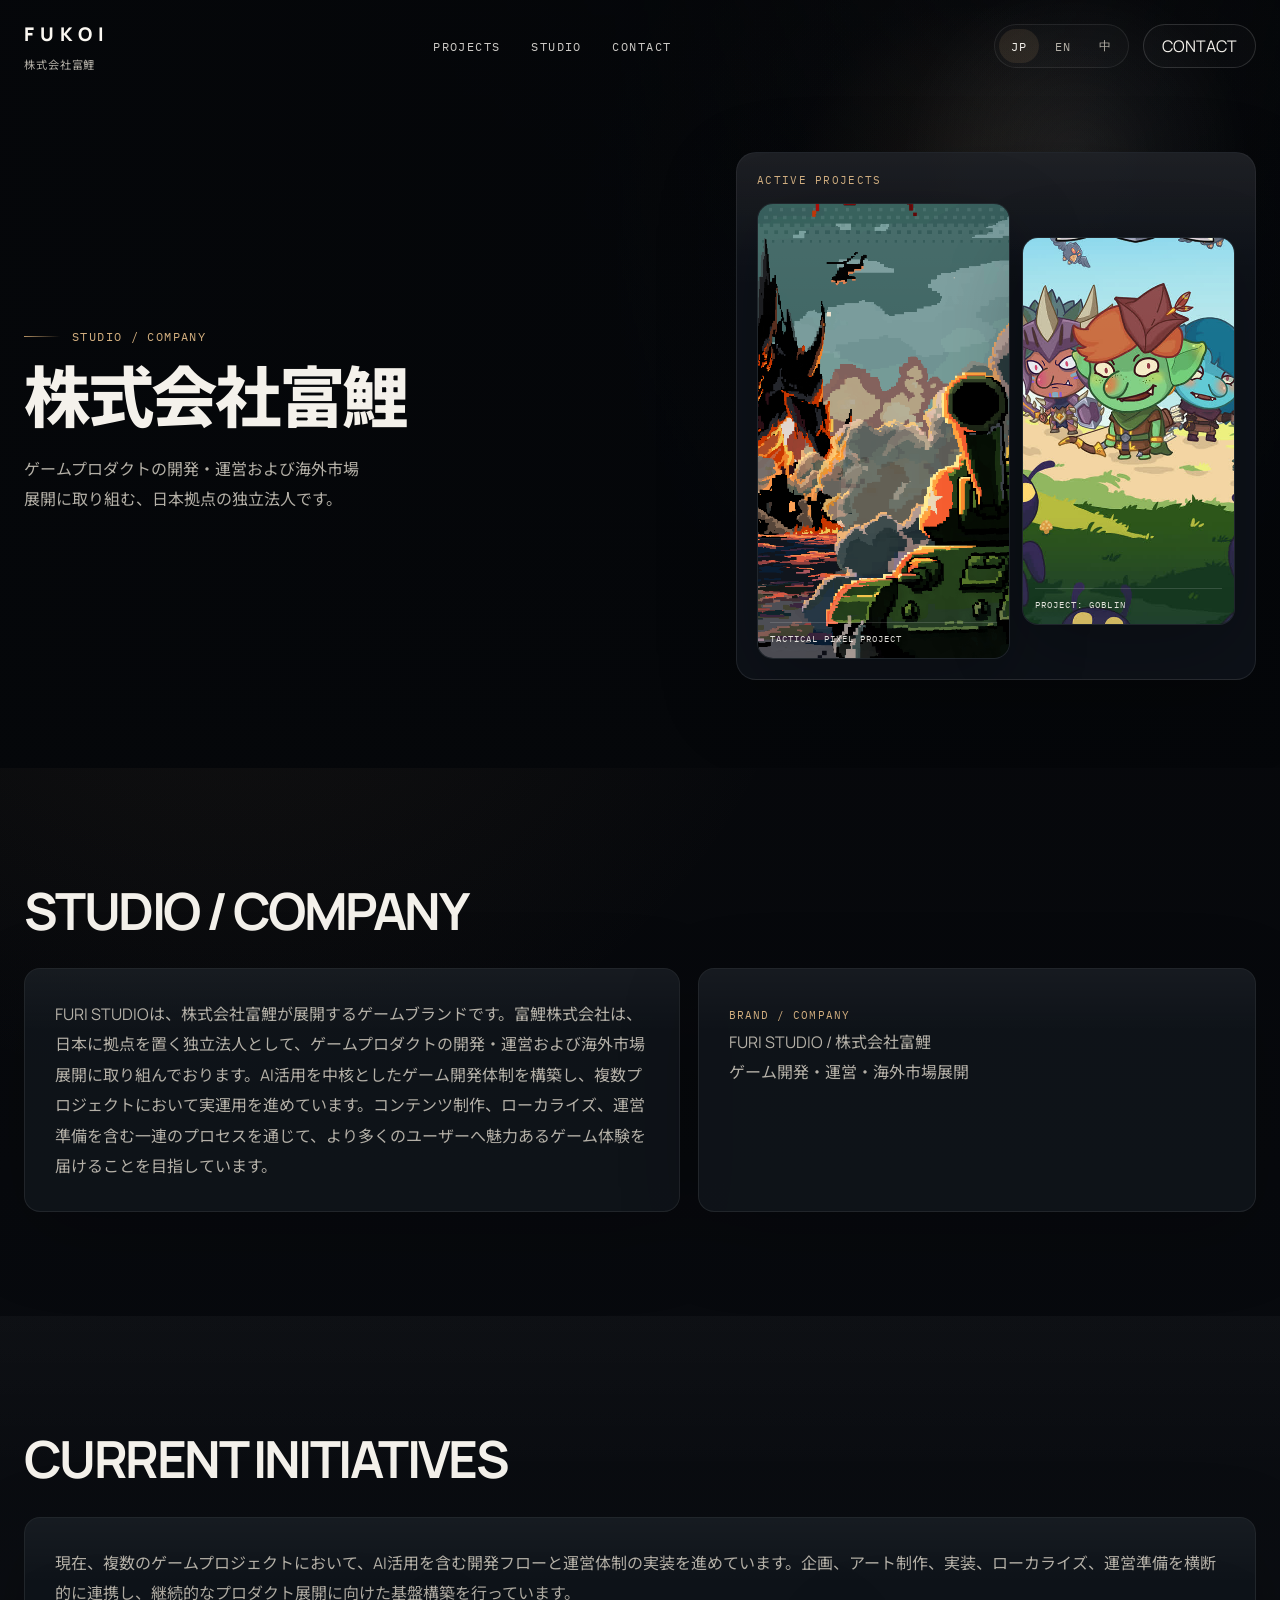
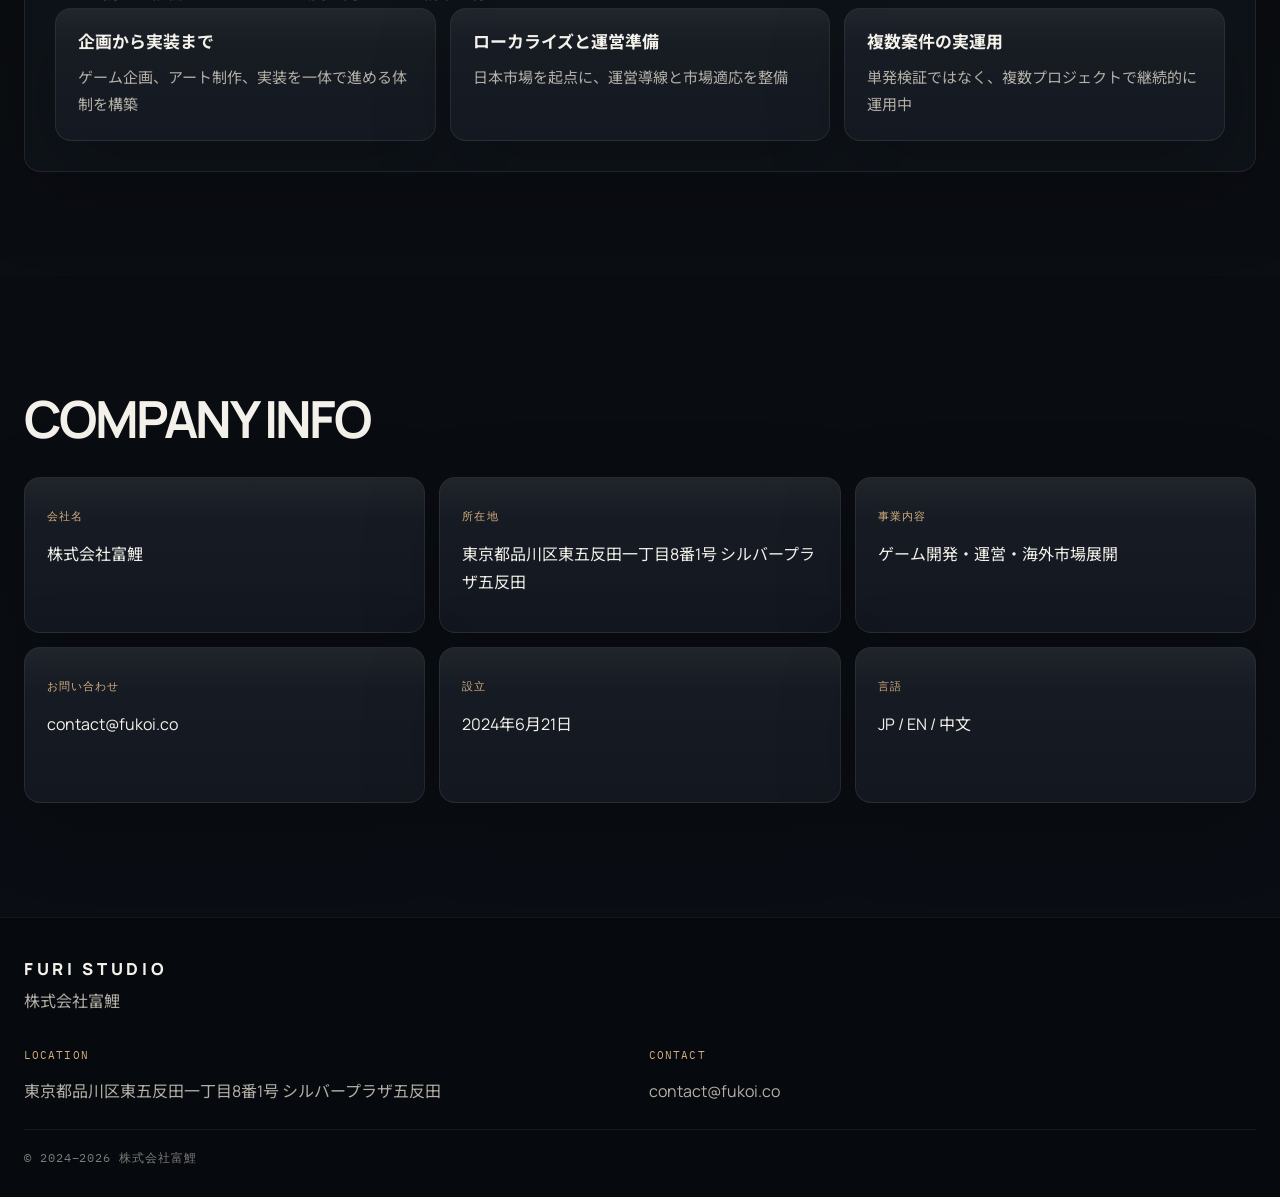
==== commit b5d1289e: "Enhance company identity presentation" ====
--- a/studio.html
+++ b/studio.html
@@ -68,11 +68,11 @@
 
                 <div class="narrative-grid">
                     <article class="narrative-card narrative-card-large">
-                        <p data-i18n="narrative_body">株式会社富鯉は、日本に拠点を置く独立法人として、ゲームプロダクトの開発・運営および海外市場展開に取り組んでおります。AI活用を中核としたゲーム開発体制を構築し、複数プロジェクトにおいて実運用を進めています。コンテンツ制作、ローカライズ、運営準備を含む一連のプロセスを通じて、より多くのユーザーへ魅力あるゲーム体験を届けることを目指しています。</p>
+                        <p data-i18n="narrative_body">FURI STUDIOは、株式会社富鯉が展開するゲームブランドです。富鯉株式会社は、日本に拠点を置く独立法人として、ゲームプロダクトの開発・運営および海外市場展開に取り組んでおります。AI活用を中核としたゲーム開発体制を構築し、複数プロジェクトにおいて実運用を進めています。コンテンツ制作、ローカライズ、運営準備を含む一連のプロセスを通じて、より多くのユーザーへ魅力あるゲーム体験を届けることを目指しています。</p>
                     </article>
                     <article class="narrative-card">
-                        <span class="info-label" data-i18n="ai_title">DEVELOPMENT STRUCTURE</span>
-                        <p data-i18n="ai_body">当社は、AI活用を中核としたゲーム開発体制を構築しており、企画、アート制作、実装、運営準備を含む一連の開発フローにおいて、複数プロジェクトで実運用を進めています。</p>
+                        <span class="info-label" data-i18n="studio_identity_title">BRAND / COMPANY</span>
+                        <p data-i18n="studio_identity_body">FURI STUDIO / 株式会社富鯉<br>ゲーム開発・運営・海外市場展開</p>
                     </article>
                 </div>
             </div>
@@ -144,7 +144,7 @@
     <footer class="footer" id="footer">
         <div class="footer-shell">
             <div class="footer-brand">
-                <div class="footer-wordmark" data-i18n="site_wordmark">FUKOI</div>
+                <div class="footer-wordmark" data-i18n="footer_brand_name">FURI STUDIO</div>
                 <p class="footer-legal" data-i18n="footer_company_name">株式会社富鯉</p>
             </div>
 
--- a/index.css
+++ b/index.css
@@ -1,27 +1,29 @@
-@import url('https://fonts.googleapis.com/css2?family=Montserrat:wght@500;700;800;900&family=Noto+Sans+JP:wght@400;500;700;900&family=Space+Grotesk:wght@400;500;700&display=swap');
+@import url('https://fonts.googleapis.com/css2?family=IBM+Plex+Mono:wght@400;500&family=Manrope:wght@400;500;600;700;800&family=Noto+Sans+JP:wght@400;500;700;800&display=swap');
 
 :root {
-  --bg-main: #081018;
-  --bg-elevated: #0d1621;
-  --bg-soft: #121f2d;
-  --bg-panel: rgba(16, 28, 41, 0.86);
-  --bg-panel-strong: rgba(10, 18, 28, 0.94);
-  --stroke: rgba(255, 255, 255, 0.09);
-  --stroke-strong: rgba(255, 255, 255, 0.14);
-  --text-main: #edf2fb;
-  --text-muted: #aebbd0;
-  --text-soft: #7f90aa;
-  --accent: #ff7a45;
-  --accent-soft: rgba(255, 122, 69, 0.22);
-  --accent-gold: #f1c36b;
-  --accent-blue: #86a7ff;
-  --shadow: 0 24px 80px rgba(0, 0, 0, 0.34);
-  --radius-xl: 30px;
-  --radius-lg: 22px;
-  --radius-md: 16px;
-  --font-display: 'Montserrat', 'Noto Sans JP', sans-serif;
-  --font-body: 'Space Grotesk', 'Noto Sans JP', sans-serif;
-  --transition: 260ms ease;
+  --bg-main: #06080b;
+  --bg-deep: #0a0e13;
+  --bg-elevated: rgba(14, 19, 26, 0.92);
+  --bg-panel: rgba(17, 22, 29, 0.78);
+  --bg-panel-strong: rgba(14, 19, 26, 0.94);
+  --bg-panel-soft: rgba(22, 28, 36, 0.82);
+  --line: rgba(255, 255, 255, 0.08);
+  --line-strong: rgba(255, 255, 255, 0.14);
+  --line-soft: rgba(255, 255, 255, 0.04);
+  --text-main: #f4f1eb;
+  --text-muted: #b4b0a7;
+  --text-soft: #7c7b78;
+  --accent: #b39063;
+  --accent-strong: #d3af7f;
+  --accent-soft: rgba(179, 144, 99, 0.14);
+  --shadow-card: 0 24px 80px rgba(0, 0, 0, 0.22);
+  --radius-xl: 20px;
+  --radius-lg: 16px;
+  --radius-md: 12px;
+  --radius-sm: 10px;
+  --font-ui: 'Manrope', 'Noto Sans JP', sans-serif;
+  --font-mono: 'IBM Plex Mono', monospace;
+  --transition: 240ms ease;
 }
 
 * {
@@ -33,16 +35,30 @@
 }
 
 body {
+  position: relative;
   margin: 0;
-  background:
-    radial-gradient(circle at top, rgba(80, 120, 255, 0.08), transparent 28%),
-    radial-gradient(circle at 80% 12%, rgba(255, 122, 69, 0.10), transparent 18%),
-    linear-gradient(180deg, #061019 0%, #081018 46%, #0a131d 100%);
   color: var(--text-main);
-  font-family: var(--font-body);
-  line-height: 1.7;
+  font-family: var(--font-ui);
+  line-height: 1.75;
+  background:
+    radial-gradient(circle at 18% 18%, rgba(179, 144, 99, 0.08), transparent 24%),
+    radial-gradient(circle at 82% 10%, rgba(255, 255, 255, 0.05), transparent 18%),
+    linear-gradient(180deg, #050608 0%, #07090d 42%, #0b0f15 100%);
   -webkit-font-smoothing: antialiased;
   text-rendering: optimizeLegibility;
+}
+
+body::before {
+  content: "";
+  position: fixed;
+  inset: 0;
+  pointer-events: none;
+  background:
+    linear-gradient(rgba(255, 255, 255, 0.02) 1px, transparent 1px),
+    linear-gradient(90deg, rgba(255, 255, 255, 0.02) 1px, transparent 1px);
+  background-size: 120px 120px;
+  mask-image: linear-gradient(180deg, rgba(0, 0, 0, 0.65), transparent 90%);
+  opacity: 0.16;
 }
 
 a {
@@ -60,11 +76,18 @@
 h3,
 h4 {
   margin: 0;
-  font-family: var(--font-display);
+  font-family: var(--font-ui);
+  font-weight: 700;
 }
 
 p {
   margin: 0;
+}
+
+main,
+.footer {
+  position: relative;
+  z-index: 1;
 }
 
 .reveal {
@@ -83,20 +106,25 @@
   inset: 0 0 auto;
   z-index: 1000;
   padding: 18px 0;
-  background: linear-gradient(180deg, rgba(2, 6, 12, 0.74), rgba(2, 6, 12, 0));
   transition: background var(--transition), backdrop-filter var(--transition), border-color var(--transition), padding var(--transition);
 }
 
 .nav.scrolled {
   padding: 14px 0;
-  background: rgba(6, 13, 20, 0.86);
+  background: rgba(7, 10, 14, 0.82);
   backdrop-filter: blur(18px);
   border-bottom: 1px solid rgba(255, 255, 255, 0.06);
 }
 
+.nav-container,
+.hero-grid,
+.section-shell,
+.footer-shell {
+  width: min(1320px, calc(100vw - 48px));
+  margin: 0 auto;
+}
+
 .nav-container {
-  width: min(1360px, calc(100vw - 40px));
-  margin: 0 auto;
   display: flex;
   align-items: center;
   justify-content: space-between;
@@ -107,49 +135,66 @@
   display: inline-flex;
   flex-direction: column;
   align-items: flex-start;
-  gap: 3px;
+  gap: 4px;
 }
 
 .brandmark-word {
-  font-family: var(--font-display);
-  font-size: 1.25rem;
-  letter-spacing: 0.34em;
-  font-weight: 900;
-  color: #fff;
+  font-family: var(--font-ui);
+  font-size: 1.18rem;
+  font-weight: 800;
+  letter-spacing: 0.32em;
+  color: #fbf8f2;
 }
 
 .brandmark-legal {
-  font-size: 0.72rem;
-  letter-spacing: 0.12em;
-  text-transform: uppercase;
   color: var(--text-muted);
-}
-
-.nav-links {
+  font-size: 0.7rem;
+  letter-spacing: 0.08em;
+}
+
+.nav-links,
+.nav-actions {
   display: flex;
   align-items: center;
-  gap: 2rem;
+}
+
+.nav-links {
+  gap: 1.9rem;
+}
+
+.nav-actions {
+  gap: 14px;
+}
+
+.nav-link,
+.footer-heading,
+.info-label,
+.section-kicker,
+.poster-chip,
+.status-badge,
+.studio-side-note,
+.mini-poster-caption {
+  font-family: var(--font-mono);
+  text-transform: uppercase;
 }
 
 .nav-link {
   position: relative;
-  font-size: 0.84rem;
-  letter-spacing: 0.16em;
-  font-weight: 700;
-  text-transform: uppercase;
-  color: rgba(255, 255, 255, 0.92);
+  color: rgba(244, 241, 235, 0.84);
+  font-size: 0.76rem;
+  letter-spacing: 0.12em;
 }
 
 .nav-link::after {
   content: "";
   position: absolute;
   left: 0;
-  bottom: -8px;
-  width: 100%;
-  height: 2px;
+  right: 0;
+  bottom: -10px;
+  height: 1px;
+  background: linear-gradient(90deg, var(--accent), transparent 80%);
   transform: scaleX(0);
   transform-origin: left;
-  background: linear-gradient(90deg, var(--accent), transparent);
   transition: transform var(--transition);
 }
 
@@ -158,39 +203,31 @@
   transform: scaleX(1);
 }
 
-.nav-actions {
-  display: flex;
-  align-items: center;
-  gap: 14px;
-}
-
 .lang-switcher {
   display: inline-flex;
-  align-items: center;
   gap: 4px;
-  padding: 5px;
+  padding: 4px;
   border-radius: 999px;
-  background: rgba(255, 255, 255, 0.04);
-  border: 1px solid rgba(255, 255, 255, 0.08);
+  border: 1px solid var(--line);
+  background: rgba(255, 255, 255, 0.02);
 }
 
 .lang-btn {
   border: 0;
+  border-radius: 999px;
   background: transparent;
   color: var(--text-muted);
-  font-family: var(--font-display);
+  cursor: pointer;
+  padding: 9px 12px;
+  font-family: var(--font-mono);
   font-size: 0.72rem;
-  font-weight: 700;
-  letter-spacing: 0.12em;
-  padding: 8px 11px;
-  border-radius: 999px;
-  cursor: pointer;
+  letter-spacing: 0.08em;
   transition: background var(--transition), color var(--transition);
 }
 
 .lang-btn.active {
-  background: rgba(255, 122, 69, 0.14);
-  color: #fff;
+  background: var(--accent-soft);
+  color: var(--text-main);
 }
 
 .nav-cta,
@@ -200,48 +237,46 @@
   display: inline-flex;
   align-items: center;
   justify-content: center;
-  gap: 8px;
   min-height: 44px;
+  padding: 0 18px;
   border-radius: 999px;
-  font-family: var(--font-display);
+  border: 1px solid transparent;
+  transition: transform var(--transition), border-color var(--transition), background var(--transition), color var(--transition);
+}
+
+.nav-cta,
+.btn-secondary,
+.project-link {
+  border-color: var(--line-strong);
+  background: rgba(255, 255, 255, 0.02);
+  color: var(--text-main);
+}
+
+.btn-primary {
+  border-color: rgba(211, 175, 127, 0.26);
+  background: linear-gradient(180deg, rgba(188, 153, 109, 0.94), rgba(164, 128, 85, 0.94));
+  color: #0a0d12;
   font-weight: 800;
-  letter-spacing: 0.12em;
-  text-transform: uppercase;
-  transition: transform var(--transition), border-color var(--transition), background var(--transition), color var(--transition), box-shadow var(--transition);
-}
-
-.nav-cta,
-.btn-secondary {
-  padding: 0 18px;
-  border: 1px solid rgba(255, 255, 255, 0.16);
-  color: #fff;
-  background: rgba(255, 255, 255, 0.04);
-}
-
-.btn-primary {
-  padding: 0 24px;
-  background: linear-gradient(135deg, #ff824d, #ff6338);
-  color: #fff;
-  box-shadow: 0 14px 36px rgba(255, 99, 56, 0.28);
+}
+
+.nav-cta:hover,
+.btn-primary:hover,
+.btn-secondary:hover,
+.project-link:hover {
+  transform: translateY(-1px);
 }
 
 .nav-cta:hover,
 .btn-secondary:hover,
-.btn-primary:hover,
 .project-link:hover {
-  transform: translateY(-2px);
-}
-
-.btn-secondary:hover,
-.nav-cta:hover {
-  border-color: rgba(255, 255, 255, 0.3);
-  background: rgba(255, 255, 255, 0.08);
+  background: rgba(255, 255, 255, 0.05);
+  border-color: rgba(255, 255, 255, 0.2);
 }
 
 .hero {
   position: relative;
   overflow: hidden;
-  padding: 140px 0 84px;
+  padding: 152px 0 88px;
 }
 
 .hero-home {
@@ -249,16 +284,16 @@
 }
 
 .hero-studio {
-  min-height: 76vh;
+  min-height: 74vh;
 }
 
 .hero-bg {
   position: absolute;
   inset: 0;
   background:
-    radial-gradient(circle at 72% 18%, rgba(255, 122, 69, 0.18), transparent 16%),
-    radial-gradient(circle at 82% 42%, rgba(134, 167, 255, 0.08), transparent 18%),
-    linear-gradient(125deg, rgba(4, 8, 14, 0.96), rgba(4, 8, 14, 0.64) 34%, rgba(4, 8, 14, 0.20) 100%);
+    radial-gradient(circle at 78% 24%, rgba(179, 144, 99, 0.1), transparent 18%),
+    linear-gradient(90deg, rgba(5, 7, 10, 0.96) 0%, rgba(5, 7, 10, 0.84) 36%, rgba(5, 7, 10, 0.24) 72%, rgba(5, 7, 10, 0.76) 100%),
+    linear-gradient(180deg, rgba(5, 7, 10, 0.12) 0%, rgba(5, 7, 10, 0.54) 100%);
 }
 
 .hero-bg::after {
@@ -266,88 +301,88 @@
   position: absolute;
   inset: 0;
   background:
-    linear-gradient(90deg, rgba(4, 8, 14, 0.92) 0%, rgba(4, 8, 14, 0.62) 40%, rgba(4, 8, 14, 0.18) 100%),
-    linear-gradient(180deg, rgba(4, 8, 14, 0.10) 0%, rgba(4, 8, 14, 0.75) 100%);
+    linear-gradient(180deg, transparent, rgba(5, 7, 10, 0.58) 72%, rgba(5, 7, 10, 0.9)),
+    radial-gradient(circle at 84% 20%, rgba(255, 255, 255, 0.08), transparent 14%);
 }
 
 .hero-bg-studio {
   background:
-    radial-gradient(circle at 76% 22%, rgba(134, 167, 255, 0.16), transparent 16%),
-    linear-gradient(125deg, rgba(4, 8, 14, 0.96), rgba(4, 8, 14, 0.70) 38%, rgba(4, 8, 14, 0.24) 100%);
-}
-
-.hero-grid,
-.section-shell,
-.footer-shell {
-  width: min(1360px, calc(100vw - 40px));
-  margin: 0 auto;
+    radial-gradient(circle at 76% 24%, rgba(179, 144, 99, 0.1), transparent 16%),
+    linear-gradient(90deg, rgba(5, 7, 10, 0.96) 0%, rgba(5, 7, 10, 0.86) 48%, rgba(5, 7, 10, 0.28) 78%, rgba(5, 7, 10, 0.76) 100%),
+    linear-gradient(180deg, rgba(5, 7, 10, 0.12) 0%, rgba(5, 7, 10, 0.54) 100%);
 }
 
 .hero-grid {
   position: relative;
   z-index: 1;
   display: grid;
-  grid-template-columns: minmax(0, 1.05fr) minmax(340px, 0.95fr);
+  grid-template-columns: minmax(0, 1fr) minmax(360px, 540px);
   align-items: center;
-  gap: 40px;
+  gap: 56px;
 }
 
 .hero-grid-studio {
-  grid-template-columns: minmax(0, 1fr) minmax(320px, 0.8fr);
+  grid-template-columns: minmax(0, 1fr) minmax(340px, 520px);
 }
 
 .hero-copy {
-  max-width: 760px;
+  max-width: 720px;
 }
 
 .section-kicker {
   display: inline-flex;
   align-items: center;
   gap: 12px;
+  color: var(--accent-strong);
   font-size: 0.72rem;
-  font-weight: 800;
-  letter-spacing: 0.18em;
-  text-transform: uppercase;
-  color: var(--accent-gold);
+  letter-spacing: 0.12em;
 }
 
 .section-kicker::before {
   content: "";
-  width: 38px;
-  height: 2px;
+  width: 36px;
+  height: 1px;
   background: linear-gradient(90deg, var(--accent), transparent);
 }
 
 .hero-title {
   margin-top: 18px;
-  font-size: clamp(2.8rem, 5.5vw, 5rem);
-  line-height: 1.02;
-  letter-spacing: -0.04em;
-  color: #fff;
+  max-width: 12ch;
+  font-size: clamp(3rem, 5.2vw, 5rem);
+  line-height: 0.97;
+  letter-spacing: -0.05em;
+}
+
+.hero-brand-note {
+  margin-top: 14px;
+  color: rgba(244, 241, 235, 0.68);
+  font-family: var(--font-mono);
+  font-size: 0.68rem;
+  letter-spacing: 0.1em;
+  text-transform: uppercase;
+}
+
+.hero-title-company {
+  font-weight: 800;
 }
 
 .hero-title .highlight {
-  color: var(--accent);
-}
-
-.hero-title-company {
-  max-width: 12ch;
-  font-size: clamp(3rem, 5vw, 4.6rem);
+  color: var(--accent-strong);
 }
 
 .hero-subtitle {
-  margin-top: 22px;
-  max-width: 34ch;
-  font-size: 0.98rem;
+  margin-top: 24px;
+  max-width: 35ch;
+  color: var(--text-muted);
+  font-size: 1rem;
   line-height: 1.9;
-  color: var(--text-muted);
 }
 
 .hero-actions {
   display: flex;
   flex-wrap: wrap;
   gap: 12px;
-  margin-top: 28px;
+  margin-top: 32px;
 }
 
 .poster-card,
@@ -359,58 +394,64 @@
 .narrative-card,
 .initiative-panel,
 .mini-poster {
-  border: 1px solid var(--stroke);
+  position: relative;
+  overflow: hidden;
+  border: 1px solid var(--line);
   background: var(--bg-panel);
-  box-shadow: var(--shadow);
+  box-shadow: var(--shadow-card);
+}
+
+.poster-card::before,
+.studio-side-panel::before,
+.about-body-card::before,
+.capability-card::before,
+.project-card::before,
+.info-card::before,
+.narrative-card::before,
+.initiative-panel::before,
+.mini-poster::before {
+  content: "";
+  position: absolute;
+  inset: 0;
+  pointer-events: none;
+  background: linear-gradient(180deg, rgba(255, 255, 255, 0.035), transparent 26%);
 }
 
 .poster-card {
   display: grid;
   gap: 18px;
   border-radius: var(--radius-xl);
-  padding: 26px;
-  background:
-    linear-gradient(180deg, rgba(255, 122, 69, 0.10), rgba(14, 22, 33, 0.94)),
-    rgba(11, 20, 31, 0.96);
+  padding: 22px;
+  background:
+    linear-gradient(180deg, rgba(179, 144, 99, 0.06), transparent 28%),
+    var(--bg-panel-strong);
 }
 
 .poster-card-meta {
   display: flex;
-  align-items: flex-start;
+  align-items: center;
   justify-content: space-between;
   gap: 16px;
 }
 
 .poster-chip {
   display: inline-flex;
-  padding: 8px 12px;
+  align-items: center;
+  min-height: 32px;
+  padding: 0 12px;
   border-radius: 999px;
-  background: rgba(255, 122, 69, 0.14);
-  color: #fff;
-  font-family: var(--font-display);
-  font-size: 0.72rem;
-  letter-spacing: 0.16em;
-  text-transform: uppercase;
-}
-
-.poster-card-title {
-  font-size: clamp(1.7rem, 2.8vw, 2.3rem);
-  line-height: 1.1;
-  color: #fff;
-}
-
-.poster-card-copy {
-  max-width: 34ch;
-  color: var(--text-muted);
-  font-size: 0.95rem;
+  border: 1px solid rgba(179, 144, 99, 0.22);
+  background: rgba(179, 144, 99, 0.08);
+  color: var(--accent-strong);
+  font-size: 0.68rem;
+  letter-spacing: 0.08em;
 }
 
 .poster-logo {
-  width: min(44%, 180px);
+  width: min(38%, 148px);
   flex: 0 0 auto;
-  opacity: 0.92;
-  mix-blend-mode: screen;
-  filter: drop-shadow(0 14px 24px rgba(0, 0, 0, 0.32));
+  opacity: 0.86;
+  filter: drop-shadow(0 12px 24px rgba(0, 0, 0, 0.32));
 }
 
 .poster-art-frame {
@@ -418,10 +459,9 @@
   width: 100%;
   aspect-ratio: 1.42 / 1;
   overflow: hidden;
-  border-radius: 24px;
+  border-radius: calc(var(--radius-xl) - 4px);
   border: 1px solid rgba(255, 255, 255, 0.08);
-  background: linear-gradient(160deg, #1a2734 0%, #0d1118 100%);
-  filter: drop-shadow(0 26px 54px rgba(0, 0, 0, 0.4));
+  background: #0d131a;
 }
 
 .poster-art-frame::after {
@@ -429,15 +469,14 @@
   position: absolute;
   inset: 0;
   background:
-    linear-gradient(180deg, rgba(8, 16, 24, 0.06) 0%, rgba(8, 16, 24, 0.18) 100%),
-    linear-gradient(90deg, rgba(8, 16, 24, 0.16) 0%, rgba(8, 16, 24, 0) 32%, rgba(8, 16, 24, 0.14) 100%);
+    linear-gradient(180deg, rgba(7, 10, 14, 0.05), rgba(7, 10, 14, 0.22) 100%),
+    linear-gradient(90deg, rgba(7, 10, 14, 0.12), transparent 42%, rgba(7, 10, 14, 0.12));
 }
 
 .poster-art {
   width: 100%;
   height: 100%;
   object-fit: cover;
-  object-position: center center;
 }
 
 .poster-card-footer {
@@ -445,36 +484,45 @@
   gap: 8px;
 }
 
+.poster-card-title {
+  font-size: clamp(1.8rem, 2.6vw, 2.35rem);
+  line-height: 1.05;
+  letter-spacing: -0.04em;
+}
+
+.poster-card-copy {
+  max-width: 34ch;
+  color: var(--text-muted);
+  font-size: 0.96rem;
+}
+
 .studio-side-panel {
   display: grid;
-  gap: 16px;
-  padding: 22px;
+  gap: 14px;
+  padding: 20px;
   border-radius: var(--radius-xl);
   background:
-    linear-gradient(180deg, rgba(134, 167, 255, 0.08), rgba(11, 20, 31, 0.96)),
-    rgba(11, 20, 31, 0.96);
+    linear-gradient(180deg, rgba(179, 144, 99, 0.05), transparent 20%),
+    var(--bg-panel-strong);
 }
 
 .studio-side-note {
-  color: var(--accent-gold);
-  font-size: 0.75rem;
-  font-family: var(--font-display);
-  font-weight: 700;
+  color: var(--accent-strong);
+  font-size: 0.68rem;
   letter-spacing: 0.12em;
-  text-transform: uppercase;
+  line-height: 1.45;
 }
 
 .mini-poster-stack {
   display: grid;
   grid-template-columns: 1fr 0.84fr;
-  gap: 14px;
-  align-items: end;
+  gap: 12px;
+  align-items: start;
 }
 
 .mini-poster {
-  position: relative;
-  overflow: hidden;
-  border-radius: 22px;
+  border-radius: var(--radius-lg);
+  background: #0d131a;
 }
 
 .mini-poster img {
@@ -483,49 +531,42 @@
   object-fit: cover;
 }
 
-.mini-poster-image-tactical {
-  object-position: center center;
+.mini-poster-primary {
+  height: 456px;
+}
+
+.mini-poster-secondary {
+  height: 388px;
+  margin-top: 34px;
 }
 
 .mini-poster-caption {
   position: absolute;
-  left: 14px;
-  right: 14px;
-  bottom: 14px;
-  z-index: 1;
-  padding: 10px 12px;
-  border-radius: 14px;
-  background: linear-gradient(180deg, rgba(10, 18, 28, 0.58), rgba(10, 18, 28, 0.88));
-  border: 1px solid rgba(255, 255, 255, 0.08);
-  font-family: var(--font-display);
-  font-size: 0.66rem;
-  font-weight: 800;
-  letter-spacing: 0.16em;
-  text-transform: uppercase;
-  color: #fff;
-}
-
-.mini-poster-primary {
-  height: 480px;
-}
-
-.mini-poster-secondary {
-  height: 320px;
+  left: 12px;
+  right: 12px;
+  bottom: 12px;
+  padding-top: 9px;
+  border-top: 1px solid rgba(255, 255, 255, 0.14);
+  color: rgba(244, 241, 235, 0.92);
+  font-size: 0.58rem;
+  letter-spacing: 0.11em;
+  line-height: 1.5;
+  text-shadow: 0 2px 8px rgba(0, 0, 0, 0.44);
 }
 
 .section {
   position: relative;
-  padding: 88px 0;
+  padding: 104px 0;
 }
 
 .section-dark {
   background:
-    linear-gradient(180deg, rgba(255, 255, 255, 0.02), rgba(255, 255, 255, 0)),
-    rgba(10, 18, 28, 0.56);
+    linear-gradient(180deg, rgba(255, 255, 255, 0.02), transparent 28%),
+    rgba(255, 255, 255, 0.012);
 }
 
 .section-header {
-  margin-bottom: 34px;
+  margin-bottom: 32px;
   text-align: center;
 }
 
@@ -534,14 +575,15 @@
 }
 
 .section-title {
-  margin-top: 10px;
-  font-size: clamp(2rem, 4vw, 3.4rem);
-  letter-spacing: -0.03em;
+  margin-top: 12px;
+  font-size: clamp(2.15rem, 4vw, 3.75rem);
+  line-height: 1.02;
+  letter-spacing: -0.05em;
 }
 
 .section-subtitle {
   margin-top: 16px;
-  max-width: 42rem;
+  max-width: 44rem;
   color: var(--text-muted);
   font-size: 1rem;
 }
@@ -549,15 +591,36 @@
 .about-grid,
 .narrative-grid {
   display: grid;
-  grid-template-columns: 1.05fr 0.95fr;
-  gap: 20px;
+  grid-template-columns: minmax(0, 1.08fr) minmax(320px, 0.92fr);
+  gap: 18px;
+}
+
+.about-shell {
+  max-width: 1120px;
+}
+
+.about-header {
+  margin-bottom: 22px;
+}
+
+.about-editorial {
+  display: grid;
+  gap: 18px;
+  max-width: 940px;
+}
+
+.about-body-card,
+.narrative-card,
+.initiative-panel,
+.info-card,
+.capability-card {
+  border-radius: var(--radius-lg);
 }
 
 .about-body-card,
 .narrative-card,
 .initiative-panel {
   padding: 30px;
-  border-radius: var(--radius-lg);
 }
 
 .about-body-card p,
@@ -565,153 +628,156 @@
 .initiative-body {
   color: var(--text-muted);
   font-size: 1rem;
+  line-height: 1.9;
+}
+
+.about-info-line {
+  padding-top: 16px;
+  border-top: 1px solid rgba(255, 255, 255, 0.08);
+  color: var(--text-soft);
+  font-size: 0.88rem;
+  line-height: 1.9;
 }
 
 .capability-grid {
   display: grid;
   grid-template-columns: repeat(3, minmax(0, 1fr));
-  gap: 16px;
+  gap: 14px;
 }
 
 .capability-card {
-  border-radius: 20px;
   padding: 22px;
-  background: rgba(14, 24, 36, 0.84);
+  background:
+    linear-gradient(180deg, rgba(255, 255, 255, 0.02), transparent),
+    var(--bg-panel-soft);
 }
 
 .capability-card h3 {
-  font-size: 1.08rem;
-  margin-bottom: 8px;
+  font-size: 1.06rem;
+  line-height: 1.35;
 }
 
 .capability-card p {
+  margin-top: 10px;
   color: var(--text-muted);
-  font-size: 0.95rem;
+  font-size: 0.94rem;
+  line-height: 1.8;
 }
 
 .project-stack {
   display: flex;
   flex-direction: column;
-  gap: 28px;
+  gap: 24px;
 }
 
 .project-card {
   display: grid;
-  grid-template-columns: minmax(0, 0.9fr) minmax(320px, 0.78fr);
-  gap: 0;
-  overflow: hidden;
+  grid-template-columns: minmax(0, 1.02fr) minmax(320px, 0.88fr);
   border-radius: var(--radius-xl);
-  background: rgba(11, 20, 31, 0.94);
+  background: var(--bg-panel-strong);
 }
 
 .project-card-secondary {
-  grid-template-columns: minmax(320px, 0.82fr) minmax(0, 0.9fr);
+  grid-template-columns: minmax(320px, 0.92fr) minmax(0, 0.98fr);
 }
 
 .project-card-visual {
   position: relative;
-  min-height: 500px;
+  min-height: 460px;
   overflow: hidden;
-}
-
-.project-card-visual-poster {
-  background:
-    radial-gradient(circle at 50% 16%, rgba(255, 122, 69, 0.2), transparent 20%),
-    linear-gradient(160deg, #1a2734 0%, #0d1118 100%);
-}
-
-.project-poster-image {
-  width: 100%;
-  height: 100%;
-  object-fit: cover;
-}
-
-.project-visual-overlay {
-  position: absolute;
-  inset: 0;
-  background:
-    linear-gradient(180deg, rgba(10, 18, 28, 0.04) 0%, rgba(10, 18, 28, 0.16) 100%),
-    linear-gradient(90deg, rgba(10, 18, 28, 0.12) 0%, rgba(10, 18, 28, 0) 54%, rgba(10, 18, 28, 0.18) 100%);
-}
-
+  background: #0d131a;
+}
+
+.project-card-visual-poster,
 .project-card-visual-goblin {
-  background: linear-gradient(160deg, #211628 0%, #0e1016 100%);
-}
-
+  background:
+    radial-gradient(circle at 56% 16%, rgba(179, 144, 99, 0.08), transparent 22%),
+    #0d131a;
+}
+
+.project-poster-image,
 .project-cover-image {
   width: 100%;
   height: 100%;
   object-fit: cover;
 }
 
+.project-visual-overlay {
+  position: absolute;
+  inset: 0;
+  background:
+    linear-gradient(180deg, rgba(7, 10, 14, 0.05), rgba(7, 10, 14, 0.18) 100%),
+    linear-gradient(90deg, rgba(7, 10, 14, 0.1), transparent 36%, rgba(7, 10, 14, 0.16));
+}
+
 .project-card-copy {
   display: flex;
   flex-direction: column;
   justify-content: center;
-  padding: 38px;
+  padding: 42px 40px;
 }
 
 .status-badge {
   display: inline-flex;
   align-self: flex-start;
-  margin-bottom: 18px;
-  padding: 8px 12px;
+  min-height: 28px;
+  padding: 0 10px;
   border-radius: 999px;
-  background: rgba(255, 122, 69, 0.12);
-  color: var(--accent-gold);
-  font-family: var(--font-display);
-  font-size: 0.72rem;
-  letter-spacing: 0.16em;
-  text-transform: uppercase;
+  border: 1px solid rgba(179, 144, 99, 0.18);
+  background: rgba(179, 144, 99, 0.07);
+  color: var(--accent-strong);
+  font-size: 0.64rem;
+  letter-spacing: 0.08em;
 }
 
 .project-title {
-  font-size: clamp(1.7rem, 2.8vw, 3rem);
-  line-height: 1.08;
+  margin-top: 16px;
+  font-size: clamp(2rem, 2.9vw, 3.05rem);
+  line-height: 1.04;
+  letter-spacing: -0.045em;
 }
 
 .project-description {
   margin-top: 16px;
   color: var(--text-muted);
+  font-size: 0.98rem;
+  line-height: 1.9;
 }
 
 .project-link {
   align-self: flex-start;
-  margin-top: 26px;
-  padding: 0 18px;
-  border: 1px solid rgba(255, 255, 255, 0.14);
-  background: rgba(255, 255, 255, 0.04);
-  color: #fff;
+  margin-top: 28px;
+  font-family: var(--font-mono);
+  font-size: 0.76rem;
+  letter-spacing: 0.08em;
 }
 
 .info-grid {
   display: grid;
   grid-template-columns: repeat(3, minmax(0, 1fr));
-  gap: 16px;
+  gap: 14px;
 }
 
 .info-card {
-  min-height: 164px;
+  min-height: 156px;
   padding: 22px;
-  border-radius: 20px;
-  background: rgba(14, 24, 36, 0.8);
+  background:
+    linear-gradient(180deg, rgba(255, 255, 255, 0.02), transparent),
+    var(--bg-panel-soft);
 }
 
 .info-label,
 .footer-heading {
-  display: inline-block;
-  font-family: var(--font-display);
-  font-size: 0.72rem;
-  font-weight: 800;
-  letter-spacing: 0.16em;
-  text-transform: uppercase;
-  color: var(--accent-blue);
+  color: var(--accent-strong);
+  font-size: 0.68rem;
+  letter-spacing: 0.1em;
 }
 
 .info-value {
   margin-top: 12px;
   color: var(--text-main);
   font-size: 1rem;
+  line-height: 1.8;
 }
 
 .info-value a,
@@ -724,14 +790,15 @@
 }
 
 .footer {
-  padding: 40px 0 32px;
-  background: rgba(4, 9, 15, 0.88);
+  margin-top: 10px;
+  padding: 36px 0 28px;
   border-top: 1px solid rgba(255, 255, 255, 0.06);
+  background: rgba(6, 9, 12, 0.84);
 }
 
 .footer-shell {
   display: grid;
-  gap: 28px;
+  gap: 24px;
 }
 
 .footer-brand {
@@ -741,34 +808,34 @@
 }
 
 .footer-wordmark {
-  font-family: var(--font-display);
-  font-size: 1.32rem;
-  font-weight: 900;
-  letter-spacing: 0.3em;
-}
-
-.footer-legal {
+  font-size: 1.04rem;
+  font-weight: 800;
+  letter-spacing: 0.22em;
+}
+
+.footer-legal,
+.footer-block p {
   color: var(--text-muted);
 }
 
 .footer-grid {
   display: grid;
   grid-template-columns: repeat(2, minmax(0, 1fr));
-  gap: 16px;
+  gap: 18px;
 }
 
 .footer-block p {
   margin-top: 10px;
-  color: var(--text-muted);
+  line-height: 1.8;
 }
 
 .footer-bottom {
   padding-top: 18px;
   border-top: 1px solid rgba(255, 255, 255, 0.06);
   color: var(--text-soft);
-  font-size: 0.82rem;
-  letter-spacing: 0.12em;
-  text-transform: uppercase;
+  font-family: var(--font-mono);
+  font-size: 0.72rem;
+  letter-spacing: 0.08em;
 }
 
 @media (max-width: 1180px) {
@@ -781,13 +848,13 @@
     grid-template-columns: 1fr;
   }
 
-  .poster-card {
-    padding: 24px;
+  .hero-grid {
+    gap: 36px;
   }
 
   .project-card-visual,
   .project-card-secondary .project-card-visual {
-    min-height: 440px;
+    min-height: 420px;
   }
 
   .info-grid {
@@ -813,7 +880,7 @@
   }
 
   .hero {
-    padding-top: 168px;
+    padding-top: 166px;
   }
 
   .capability-grid,
@@ -823,16 +890,17 @@
     grid-template-columns: 1fr;
   }
 
-  .poster-card {
-    padding: 22px;
-  }
-
-  .poster-card-meta {
-    flex-wrap: wrap;
+  .mini-poster-primary {
+    height: 400px;
+  }
+
+  .mini-poster-secondary {
+    height: 300px;
+    margin-top: 0;
   }
 
   .project-card-visual {
-    min-height: 360px;
+    min-height: 340px;
   }
 }
 
@@ -845,32 +913,38 @@
     display: none;
   }
 
+  .nav-container,
   .hero-grid,
   .section-shell,
-  .footer-shell,
-  .nav-container {
-    width: min(100vw - 24px, 1360px);
+  .footer-shell {
+    width: min(100vw - 24px, 1320px);
   }
 
   .hero {
-    padding-top: 146px;
-    padding-bottom: 64px;
+    padding-top: 144px;
+    padding-bottom: 70px;
   }
 
   .hero-title {
-    font-size: clamp(2.25rem, 10vw, 3.2rem);
-  }
-
-  .hero-title-company {
-    font-size: clamp(2.45rem, 10.5vw, 3.35rem);
+    font-size: clamp(2.35rem, 10.4vw, 3.4rem);
   }
 
   .hero-subtitle,
   .poster-card-copy,
   .about-body-card p,
+  .about-info-line,
   .project-description,
-  .initiative-body {
+  .initiative-body,
+  .info-value {
     font-size: 0.96rem;
+  }
+
+  .section {
+    padding: 84px 0;
+  }
+
+  .section-title {
+    font-size: clamp(1.9rem, 9vw, 2.65rem);
   }
 
   .poster-card,
@@ -878,24 +952,43 @@
   .project-card,
   .about-body-card,
   .narrative-card,
-  .initiative-panel {
-    border-radius: 22px;
-  }
-
-  .poster-card {
-    padding: 18px;
-  }
-
+  .initiative-panel,
+  .capability-card,
+  .info-card,
+  .mini-poster {
+    border-radius: var(--radius-lg);
+  }
+
+  .poster-card,
+  .studio-side-panel,
   .project-card-copy,
   .about-body-card,
   .narrative-card,
   .initiative-panel,
   .capability-card,
   .info-card {
-    padding: 20px;
+    padding: 18px;
+  }
+
+  .hero-brand-note {
+    margin-top: 12px;
+    font-size: 0.64rem;
+    line-height: 1.6;
+  }
+
+  .poster-card-meta {
+    flex-wrap: wrap;
+  }
+
+  .poster-logo {
+    width: min(44%, 132px);
   }
 
   .project-card-visual {
-    min-height: 300px;
-  }
-}
+    min-height: 280px;
+  }
+
+  .footer {
+    padding-top: 30px;
+  }
+}
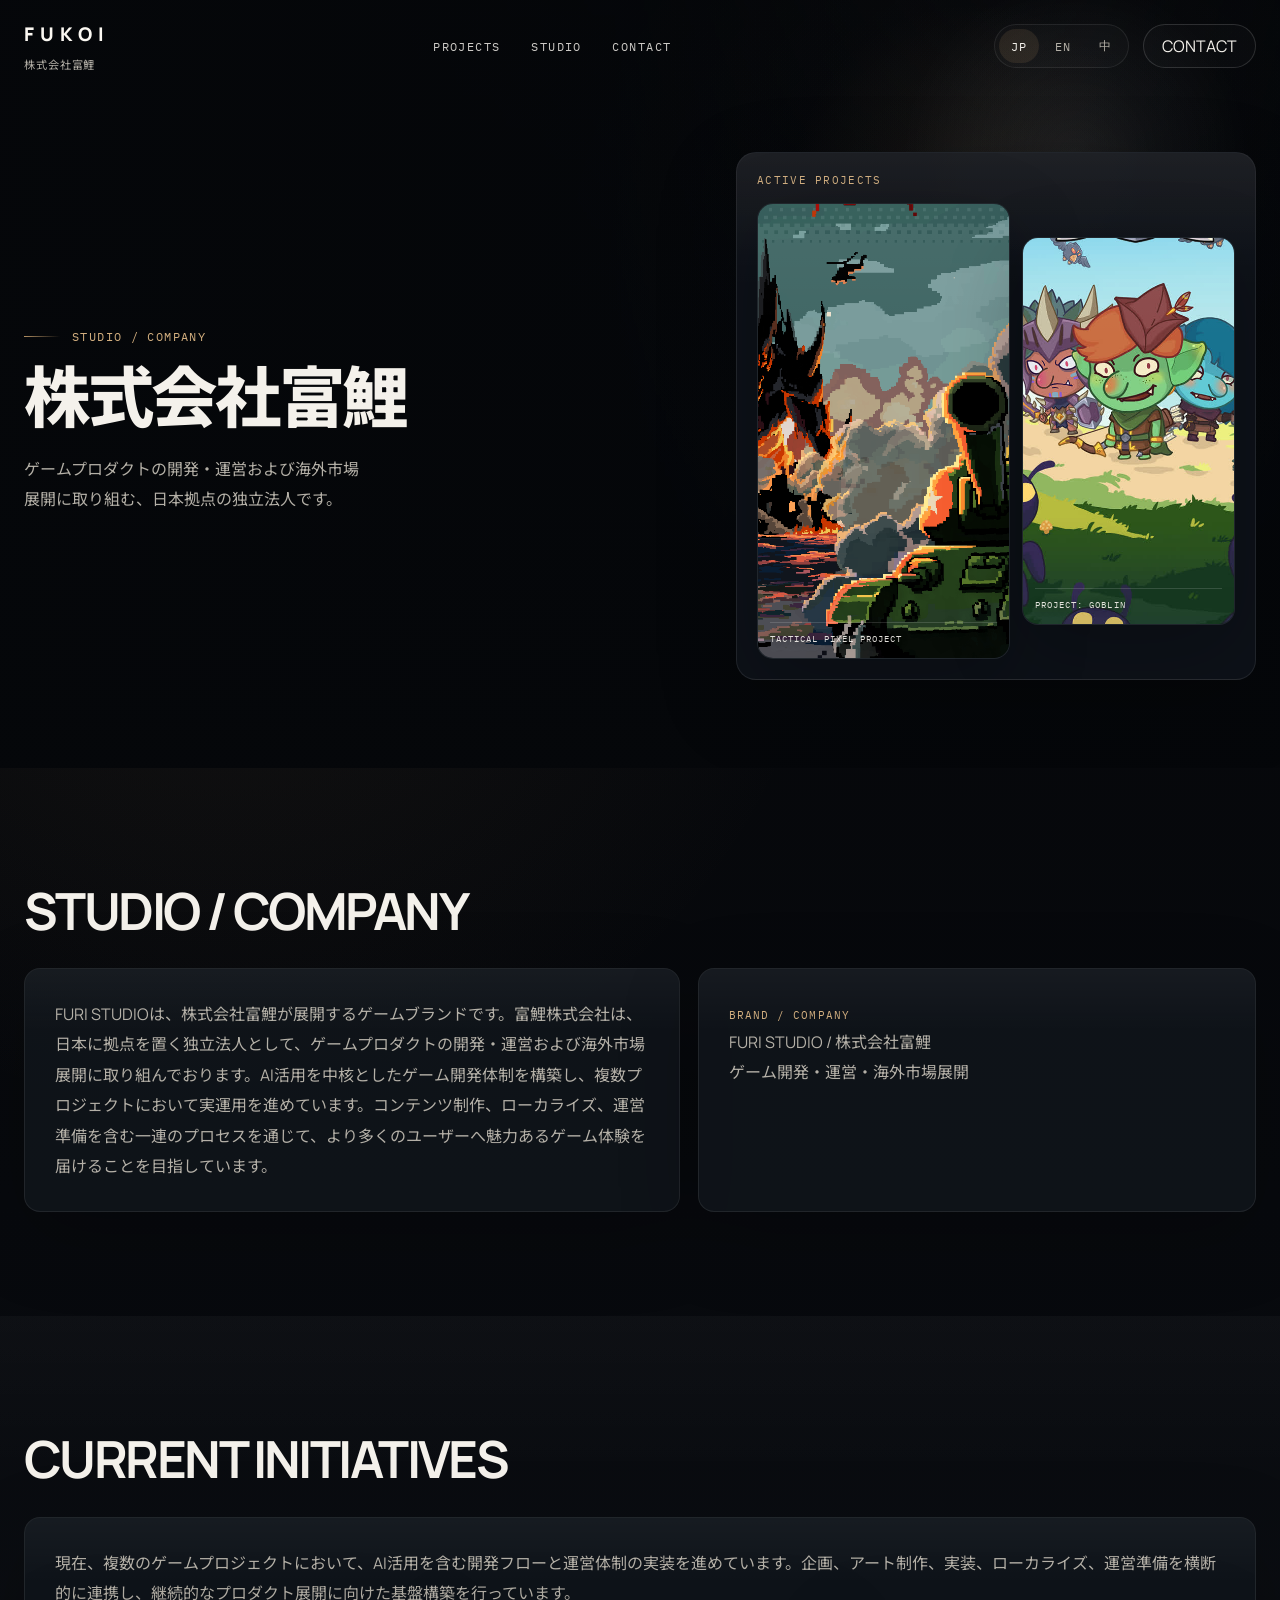
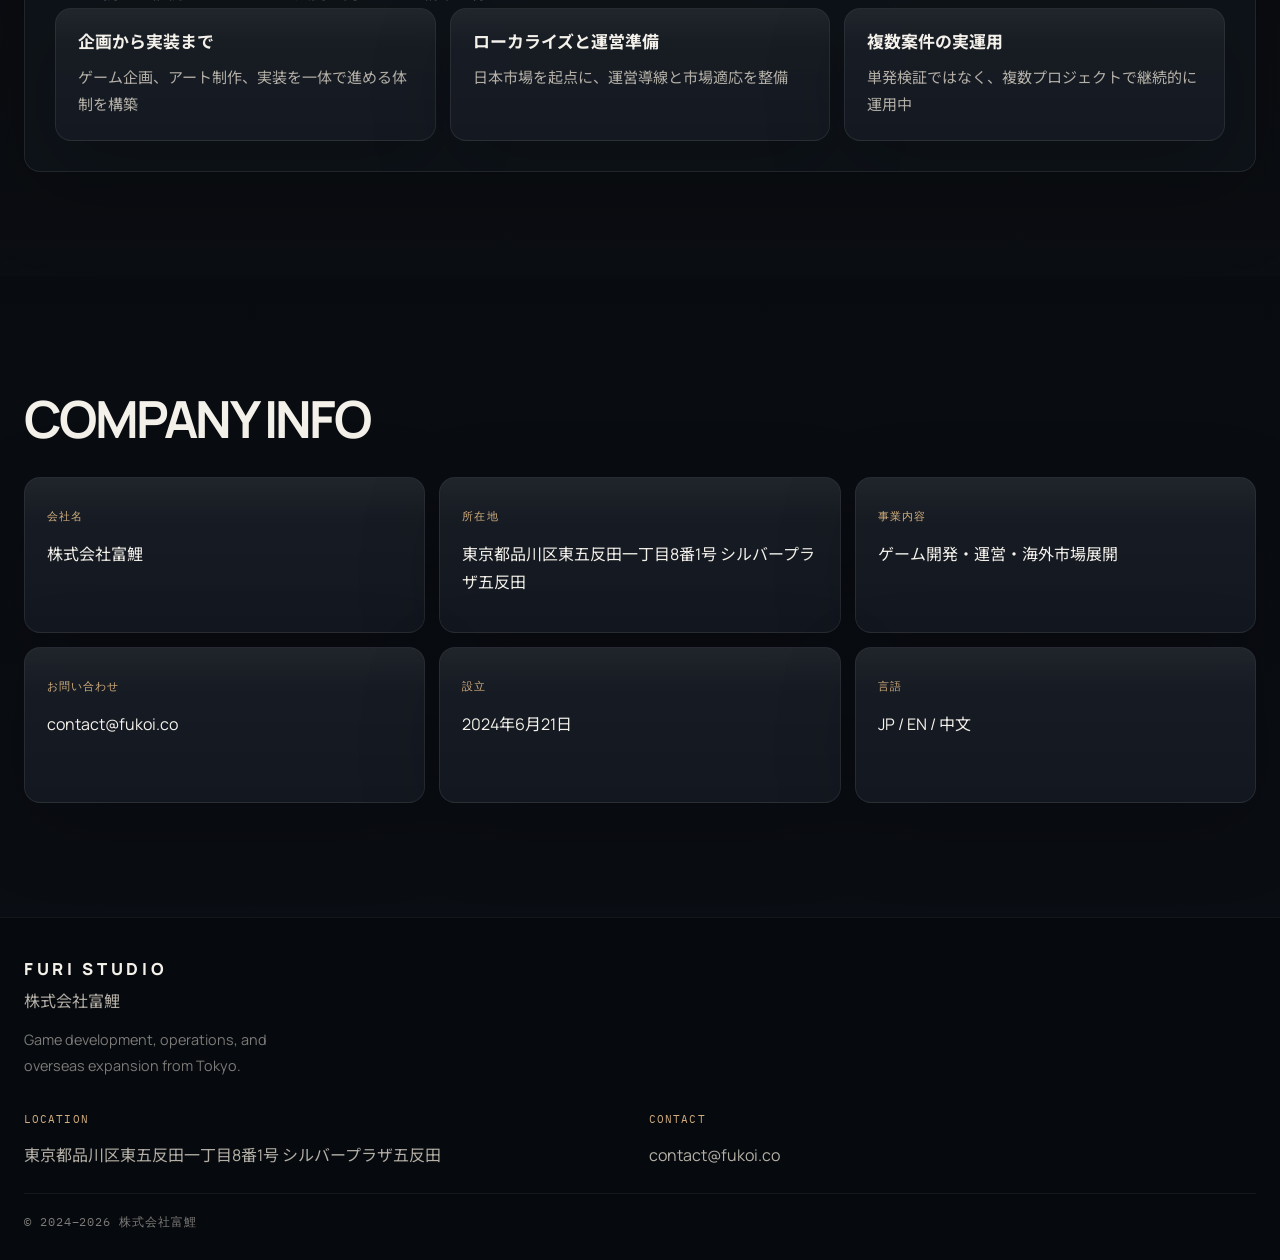
==== commit ebc21bcd: "Polish company info presentation" ====
--- a/studio.html
+++ b/studio.html
@@ -146,6 +146,7 @@
             <div class="footer-brand">
                 <div class="footer-wordmark" data-i18n="footer_brand_name">FURI STUDIO</div>
                 <p class="footer-legal" data-i18n="footer_company_name">株式会社富鯉</p>
+                <p class="footer-intro">Game development, operations, and overseas expansion from Tokyo.</p>
             </div>
 
             <div class="footer-grid">
--- a/index.css
+++ b/index.css
@@ -766,6 +766,10 @@
     var(--bg-panel-soft);
 }
 
+.info-card-wide {
+  grid-column: span 2;
+}
+
 .info-label,
 .footer-heading {
   color: var(--accent-strong);
@@ -816,6 +820,14 @@
 .footer-legal,
 .footer-block p {
   color: var(--text-muted);
+}
+
+.footer-intro {
+  margin-top: 8px;
+  max-width: 30ch;
+  color: var(--text-soft);
+  font-size: 0.9rem;
+  line-height: 1.8;
 }
 
 .footer-grid {
@@ -860,6 +872,10 @@
   .info-grid {
     grid-template-columns: repeat(2, minmax(0, 1fr));
   }
+
+  .info-card-wide {
+    grid-column: span 2;
+  }
 }
 
 @media (max-width: 860px) {
@@ -888,6 +904,10 @@
   .footer-grid,
   .mini-poster-stack {
     grid-template-columns: 1fr;
+  }
+
+  .info-card-wide {
+    grid-column: span 1;
   }
 
   .mini-poster-primary {
